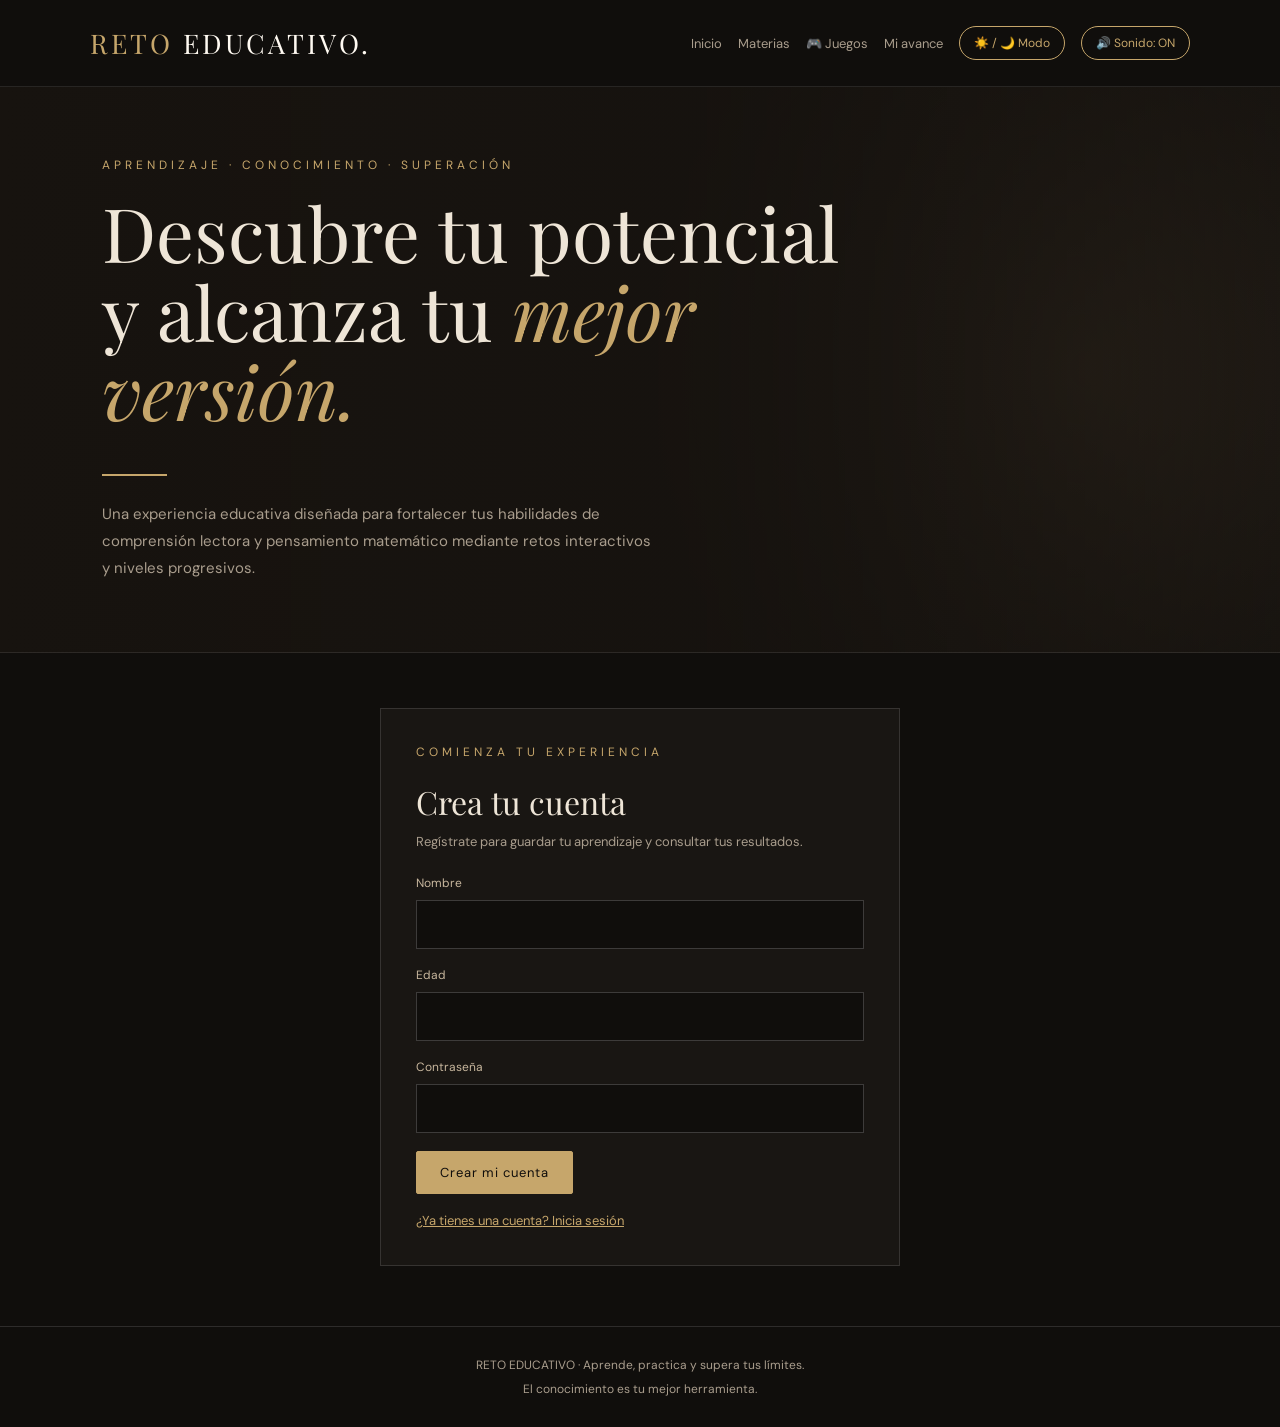
==== index.html @ 21d2cf2e "Add files via upload" ====
<!DOCTYPE html>
<html lang="es">
<head>
<meta charset="UTF-8">
<meta name="viewport" content="width=device-width, initial-scale=1.0">
<title>Reto Educativo | Aprende y supera tus límites</title>
<style>
@import url('https://fonts.googleapis.com/css2?family=DM+Sans:wght@400;500;600;700&family=Playfair+Display:wght@400;500;600;700&display=swap');
:root{--negro:#100e0c;--negro2:#191613;--beige:#c7b69d;--dorado:#c6a66b;--crema:#eee5d7;--blanco:#fffaf2;--gris:#a99d8d;--verde:#22c55e;--rojo:#ef4444}
*{margin:0;padding:0;box-sizing:border-box}
body{background:var(--negro);color:var(--crema);font-family:'DM Sans',sans-serif;min-height:100vh}
button,input{font:inherit}button{cursor:pointer}
.oculto{display:none!important}
.encabezado{display:flex;justify-content:space-between;align-items:center;padding:25px 7%;border-bottom:1px solid #ffffff18;flex-wrap:wrap;gap:12px}
.logo{font-family:'Playfair Display',serif;font-size:27px;color:var(--dorado);letter-spacing:3px}.logo span{color:var(--blanco)}
.menu{display:flex;gap:16px;align-items:center;flex-wrap:wrap}.menu a{color:var(--gris);text-decoration:none;font-size:13px}.menu a:hover{color:var(--dorado)}
.portada{min-height:320px;padding:70px 8%;display:flex;flex-direction:column;justify-content:center;background:linear-gradient(90deg,#17130f 0%,#17130fe8 55%,#17130f88 100%),radial-gradient(circle at 85% 50%,#75604455,transparent 40%);border-bottom:1px solid #ffffff18}
.etiqueta{color:var(--dorado);font-size:12px;letter-spacing:4px;text-transform:uppercase;margin-bottom:20px}
.portada h1{font-family:'Playfair Display',serif;font-size:clamp(40px,7vw,75px);font-weight:400;line-height:1.05;max-width:750px;margin-bottom:20px}
.portada h1 span{color:var(--dorado);font-style:italic}.portada p{color:var(--gris);max-width:550px;line-height:1.8;font-size:15px}
.linea{width:65px;height:2px;background:var(--dorado);margin:25px 0}
.boton{border:1px solid var(--dorado);background:transparent;color:var(--dorado);padding:12px 23px;border-radius:2px;font-size:13px;letter-spacing:1px;transition:.3s}.boton:hover{background:var(--dorado);color:var(--negro)}
.boton-dorado{background:var(--dorado);color:var(--negro)}.boton-dorado:hover{background:var(--crema);border-color:var(--crema)}
.boton:disabled{opacity:.6;pointer-events:none}
.contenedor{width:88%;max-width:1150px;margin:55px auto}
.titulo-seccion{font-family:'Playfair Display',serif;font-size:35px;font-weight:400;margin-bottom:12px}
.descripcion{color:var(--gris);font-size:14px;line-height:1.8;margin-bottom:30px}
.tarjetas{display:grid;grid-template-columns:repeat(auto-fit,minmax(240px,1fr));gap:20px}
.tarjeta{background:var(--negro2);border:1px solid #ffffff18;padding:28px;transition:.3s}.tarjeta:hover{border-color:var(--dorado);transform:translateY(-4px)}
.numero{font-family:'Playfair Display',serif;font-size:35px;color:var(--dorado);margin-bottom:18px}
.tarjeta h3{font-family:'Playfair Display',serif;font-size:23px;font-weight:400;margin-bottom:12px}
.tarjeta p{font-size:13px;line-height:1.8;color:var(--gris);margin-bottom:20px}
.formulario{background:var(--negro2);border:1px solid #ffffff20;padding:35px;max-width:520px;margin:40px auto}
.formulario h2{font-family:'Playfair Display',serif;font-weight:400;font-size:32px;margin-bottom:10px}
.formulario p{color:var(--gris);font-size:13px;margin-bottom:25px}
.campo{margin-bottom:18px}.campo label{display:block;color:var(--beige);font-size:12px;margin-bottom:9px}
.campo input,.campo select{width:100%;padding:13px;background:#100e0c;border:1px solid #ffffff30;color:var(--blanco);outline:none}.campo input:focus{border-color:var(--dorado)}
.enlace{color:var(--dorado);background:none;border:none;font-size:13px;margin-top:18px;text-decoration:underline}
.niveles{display:grid;grid-template-columns:repeat(auto-fit,minmax(180px,1fr));gap:15px}
.nivel{padding:25px;background:#201b15;border:1px solid #ffffff20;color:var(--crema);text-align:left;transition:.3s}.nivel:hover{border-color:var(--dorado);background:#30271c}
.nivel strong{display:block;color:var(--dorado);font-family:'Playfair Display',serif;font-size:22px;margin-bottom:10px}.nivel span{font-size:12px;color:var(--gris)}
.lista-temas{display:grid;grid-template-columns:repeat(auto-fit,minmax(260px,1fr));gap:18px;margin-top:20px}
.tema-card{background:#201b15;border:1px solid #ffffff20;padding:24px;text-align:left;color:var(--crema);transition:.3s;border-radius:4px}
.tema-card:hover{border-color:var(--dorado);transform:translateY(-3px);background:#2a231a}
.tema-card strong{font-family:'Playfair Display',serif;font-size:21px;color:var(--dorado);display:block;margin-bottom:10px}
.tema-card p{font-size:13px;color:var(--gris);line-height:1.7;margin-bottom:15px}
.tema-card span{font-size:12px;color:var(--dorado);letter-spacing:1px}
.leccion{background:var(--negro2);border:1px solid #ffffff20;padding:30px;margin:20px 0}.leccion h3{color:var(--dorado);font-family:'Playfair Display',serif;font-size:25px;font-weight:400;margin-bottom:15px}
.leccion p{line-height:1.9;color:var(--gris);font-size:14px;margin-bottom:15px;white-space:pre-line}
.pregunta{background:#201b15;padding:22px;margin:15px 0;border-left:2px solid var(--dorado)}
.pregunta h4{margin-bottom:15px;font-weight:500}
.opcion{display:block;padding:10px;color:var(--gris);font-size:13px;cursor:pointer}.opcion input{accent-color:var(--dorado);margin-right:10px}
.opcion.correcta{background:#1a3a2a!important;color:#d1fae5!important}.opcion.incorrecta{background:#4a1a1a!important;color:#fecaca!important}
.resultado{border:1px solid #ffffff25;padding:20px;margin:15px 0;background:var(--negro2)}.resultado strong{color:var(--dorado)}
.mensaje{padding:13px;margin:15px 0;color:var(--crema);background:#c6a66b20;border-left:3px solid var(--dorado);font-size:13px}
.juego-card .emoji{font-size:38px;margin-bottom:12px;display:block}
.juego-card .badge{display:inline-block;font-size:11px;letter-spacing:1px;padding:4px 10px;border-radius:20px;background:#c6a66b22;color:var(--dorado);margin-bottom:12px}
.juego-box{background:var(--negro2);border:1px solid #ffffff20;padding:30px;border-radius:8px}
.juego-top{display:flex;justify-content:space-between;gap:12px;flex-wrap:wrap;align-items:center;margin-bottom:18px}
.pill{background:#201b15;border:1px solid #ffffff20;padding:8px 14px;border-radius:20px;font-size:13px}.pill b{color:var(--dorado)}
.barra{height:10px;background:#201b15;border-radius:20px;overflow:hidden;margin:12px 0 20px}.barra div{height:100%;background:var(--dorado);width:0%;transition:.4s}
.juego-pregunta{font-family:'Playfair Display',serif;font-size:28px;line-height:1.4;margin-bottom:8px}
.juego-texto{color:var(--gris);font-size:14px;line-height:1.7;margin-bottom:18px;white-space:pre-line}
.opciones-juego{display:grid;grid-template-columns:1fr 1fr;gap:14px}
.btn-juego{padding:22px 12px;min-height:64px;background:#201b15;border:1px solid #ffffff25;color:var(--crema);font-size:17px;font-weight:600;border-radius:10px;text-align:center;transition:.2s}
.btn-juego:hover{border-color:var(--dorado);background:#2a231a;transform:translateY(-2px)}
.btn-juego.ok{background:#14532d!important;border-color:var(--verde)!important;color:white}
.btn-juego.mal{background:#7f1d1d!important;border-color:var(--rojo)!important;color:white}
.btn-vf{padding:22px;font-size:20px;font-weight:700}
.feedback{margin-top:16px;padding:14px;border-radius:6px;font-size:14px;line-height:1.6}
.feedback.ok{background:#14532d22;border:1px solid var(--verde);color:#bbf7d0}
.feedback.mal{background:#7f1d1d22;border:1px solid var(--rojo);color:#fecaca}
.timer{font-weight:700;color:var(--dorado);font-size:18px}.timer.peligro{color:var(--rojo);animation:parpadea .7s infinite}
@keyframes parpadea{50%{opacity:.4}}
.buscador{width:100%;padding:14px;background:#100e0c;border:1px solid #ffffff30;color:white;border-radius:6px;margin:10px 0 5px}
.perfil-box{background:linear-gradient(90deg,#201b15,#2a231a);border:1px solid var(--dorado);padding:20px;border-radius:8px;margin:16px 0;display:flex;gap:16px;flex-wrap:wrap;justify-content:space-between;align-items:center}
.medalla{display:inline-block;background:#c6a66b22;border:1px solid var(--dorado);padding:6px 12px;border-radius:20px;font-size:12px;margin:3px}
.reto-dia{background:#201b15;border-left:3px solid var(--dorado);padding:20px;border-radius:8px;margin:18px 0}
.podio{display:grid;grid-template-columns:repeat(auto-fit,minmax(140px,1fr));gap:12px;margin:14px 0}
.podio div{background:#201b15;border:1px solid #ffffff20;padding:16px;border-radius:8px;text-align:center}
.podio div:first-child{border-color:var(--dorado);background:#2a231a}
.certificado{background:white;color:#111;padding:35px;text-align:center;border:3px solid var(--dorado);border-radius:10px;max-width:600px;margin:20px auto}
.certificado h2{font-family:'Playfair Display',serif;font-size:34px;color:#8a6d2e}
.switch{border:1px solid var(--dorado);background:transparent;color:var(--dorado);padding:8px 14px;border-radius:20px;font-size:12px}
body.claro{background:#f5efe6;color:#222}
body.claro .encabezado,body.claro .tarjeta,body.claro .formulario,body.claro .juego-box,body.claro .tema-card,body.claro .nivel,body.claro .leccion,body.claro .pregunta,body.claro .resultado,body.claro .reto-dia{ background:#fff;border-color:#d9c9a8;color:#222}
body.claro .portada{background:#efe6d4;color:#222}
body.claro .logo span,body.claro .menu a{color:#333}
body.claro .descripcion,body.claro .tarjeta p,body.claro .juego-texto,body.claro .tema-card p{color:#555}
body.claro .btn-juego{background:#fff;color:#222;border-color:#d9c9a8}
body.claro .campo input{background:white;color:#222}
body.claro .buscador{background:white;color:#222}
footer{border-top:1px solid #ffffff20;text-align:center;padding:30px;color:var(--gris);font-size:12px;margin-top:60px}
@media(max-width:650px){.encabezado{flex-direction:column;gap:15px}.menu{flex-wrap:wrap;justify-content:center}.portada{padding:55px 7%}.contenedor{width:92%}.formulario{padding:22px}.juego-box{padding:18px}.opciones-juego{grid-template-columns:1fr}.btn-juego{padding:20px;font-size:18px}}
</style>
</head>
<body>
<header class="encabezado">
<div class="logo">RETO <span>EDUCATIVO.</span></div>
<nav class="menu"><a href="#" onclick="mostrarInicio();return false">Inicio</a><a href="#" onclick="mostrarMaterias();return false">Materias</a><a href="#" onclick="mostrarJuegos();return false">🎮 Juegos</a><a href="#" onclick="mostrarAvance();return false">Mi avance</a><button class="switch" onclick="cambiarModo()">☀️ / 🌙 Modo</button><button class="switch" id="btnSonido" onclick="cambiarSonido()">🔊 Sonido: ON</button><button class="boton" id="btnSalir" onclick="cerrarSesion()" hidden>Cerrar sesión</button></nav>
</header>
<section class="portada" id="portada"><div class="etiqueta">Aprendizaje · Conocimiento · Superación</div><h1>Descubre tu potencial y alcanza tu <span>mejor versión.</span></h1><div class="linea"></div><p>Una experiencia educativa diseñada para fortalecer tus habilidades de comprensión lectora y pensamiento matemático mediante retos interactivos y niveles progresivos.</p></section>
<section class="contenedor" id="registro"><div class="formulario"><div class="etiqueta">Comienza tu experiencia</div><h2>Crea tu cuenta</h2><p>Regístrate para guardar tu aprendizaje y consultar tus resultados.</p><form id="formRegistro"><div class="campo"><label>Nombre</label><input type="text" id="nombreRegistro" required maxlength="80"></div><div class="campo"><label>Edad</label><input type="number" id="edadRegistro" min="5" max="100" required></div><div class="campo"><label>Contraseña</label><input type="password" id="passwordRegistro" minlength="4" required></div><button class="boton boton-dorado" type="submit">Crear mi cuenta</button></form><button class="enlace" onclick="cambiarFormulario('login')">¿Ya tienes una cuenta? Inicia sesión</button><div id="mensajeRegistro"></div></div></section>
<section class="contenedor oculto" id="login"><div class="formulario"><div class="etiqueta">Qué gusto tenerte aquí</div><h2>Bienvenido de nuevo</h2><p>Ingresa tus datos para continuar aprendiendo.</p><form id="formLogin"><div class="campo"><label>Nombre</label><input type="text" id="nombreLogin" required></div><div class="campo"><label>Contraseña</label><input type="password" id="passwordLogin" required></div><button class="boton boton-dorado" type="submit">Iniciar sesión</button></form><button class="enlace" onclick="cambiarFormulario('registro')">Crear una cuenta nueva</button><div id="mensajeLogin"></div></div></section>
<section class="contenedor oculto" id="panel"><div class="etiqueta">Tu espacio de aprendizaje</div><h2 class="titulo-seccion">Bienvenido, <span id="nombreEstudiante" style="color:var(--dorado)"></span></h2>
<div class="perfil-box"><div><b id="nivelUsuario">🏆 Nivel 1 · Principiante</b><div style="margin-top:8px">⭐ Puntos totales: <b id="puntosTotales" style="color:var(--dorado)">0</b> · 🔥 Racha: <span id="rachaTotal">0 días</span></div><div id="medallasUsuario" style="margin-top:10px"></div></div><button class="boton" onclick="mostrarAvance()">Ver mi avance →</button></div>
<div class="reto-dia" id="retoDiaBox"><div class="etiqueta">🎯 Reto del día</div><h3 id="retoDiaPregunta" style="font-family:'Playfair Display';font-size:22px;margin-bottom:10px"></h3><div id="retoDiaOpciones" style="display:flex;gap:10px;flex-wrap:wrap"></div><div id="retoDiaFeedback"></div></div>
<p class="descripcion">Cada reto es una oportunidad para aprender algo nuevo. Selecciona una materia y comienza.</p><div class="tarjetas"><div class="tarjeta"><div class="numero">01</div><h3>Lengua y Comunicación</h3><p>Desarrolla tu comprensión lectora, interpretación y análisis de textos.</p><button class="boton" onclick="seleccionarMateria('Lengua y Comunicación')">Explorar materia</button></div><div class="tarjeta"><div class="numero">02</div><h3>Matemáticas</h3><p>Fortalece el razonamiento lógico y la resolución de problemas matemáticos.</p><button class="boton" onclick="seleccionarMateria('Matemáticas')">Explorar materia</button></div><div class="tarjeta juego-card"><span class="emoji">🎮</span><span class="badge">NUEVO · JUEGA Y APRENDE</span><h3>Zona de Juegos</h3><p>6 juegos interactivos con puntos, tiempo y racha. ¡Compite contigo mismo!</p><button class="boton boton-dorado" onclick="mostrarJuegos()">Jugar ahora →</button></div></div></section>
<section class="contenedor oculto" id="seccionJuegos"><div class="etiqueta">Aprende jugando</div><h2 class="titulo-seccion">🎮 Zona de Juegos</h2>
<div style="display:flex;gap:10px;flex-wrap:wrap;margin:12px 0"><button class="boton boton-dorado" id="btnModoNormal" onclick="setModoJuego(false)">🏆 Modo Competencia (guarda puntos)</button><button class="boton" id="btnModoPractica" onclick="setModoJuego(true)">📚 Modo Práctica (sin calificación)</button></div><p id="textoModoJuego" class="mensaje">Estás en Modo Competencia: tu resultado se guarda en Mi avance y en el Ranking.</p>
<h3 style="color:var(--dorado);font-family:'Playfair Display';margin:18px 0 10px">🏆 Ranking - Top 5</h3><div class="podio" id="podioRanking"></div>
<p class="descripcion">Elige un juego. Cada partida tiene 8 preguntas, puntos por acierto + bonus por racha.</p>
<h3 style="color:var(--dorado);font-family:'Playfair Display';margin:18px 0 14px">🔢 Matemáticas</h3>
<div class="tarjetas">
<div class="tarjeta juego-card"><span class="emoji">⚡</span><span class="badge">MATEMÁTICAS · 10 SEG</span><h3>Cálculo Relámpago</h3><p>Operaciones aleatorias: suma, resta, multiplicación, división y decimales.</p><button class="boton boton-dorado" onclick="iniciarJuego('calculo')">▶ Jugar</button></div>
<div class="tarjeta juego-card"><span class="emoji">🎯</span><span class="badge">MATEMÁTICAS</span><h3>Atrapa el Resultado</h3><p>Fracciones, áreas, álgebra y sistemas. Atrapa la correcta.</p><button class="boton boton-dorado" onclick="iniciarJuego('atrapa')">▶ Jugar</button></div>
<div class="tarjeta juego-card"><span class="emoji">✅❌</span><span class="badge">MATEMÁTICAS · RÁPIDO</span><h3>Verdadero o Falso Exprés</h3><p>¿Es cierto que 2(x+3) = 2x+6? Decide rápido.</p><button class="boton boton-dorado" onclick="iniciarJuego('vf')">▶ Jugar</button></div>
</div>
<h3 style="color:var(--dorado);font-family:'Playfair Display';margin:28px 0 14px">📚 Lengua y Comunicación</h3>
<div class="tarjetas">
<div class="tarjeta juego-card"><span class="emoji">📖</span><span class="badge">LENGUA</span><h3>¿Qué tipo de texto es?</h3><p>Narrativo, descriptivo, instructivo, argumentativo o expositivo.</p><button class="boton boton-dorado" onclick="iniciarJuego('tipos')">▶ Jugar</button></div>
<div class="tarjeta juego-card"><span class="emoji">🔗</span><span class="badge">LENGUA</span><h3>Conectores Locos</h3><p>Completa con sin embargo, por lo tanto, además, aunque...</p><button class="boton boton-dorado" onclick="iniciarJuego('conectores')">▶ Jugar</button></div>
<div class="tarjeta juego-card"><span class="emoji">✨</span><span class="badge">LENGUA</span><h3>Figuras e Ideas</h3><p>¿Metáfora, símil o personificación? ¿Cuál es la idea principal?</p><button class="boton boton-dorado" onclick="iniciarJuego('figuras')">▶ Jugar</button></div>
</div>
<button class="boton" onclick="mostrarMaterias()" style="margin-top:24px">← Volver a materias</button></section>
<section class="contenedor oculto" id="seccionJuegoActivo"><div class="etiqueta" id="juegoCategoria"></div><h2 class="titulo-seccion" id="juegoTitulo"></h2><div class="juego-box"><div class="juego-top"><span class="pill">Pregunta <b id="juegoProgreso">1 / 8</b></span><span class="pill">⭐ Puntos: <b id="juegoPuntos">0</b></span><span class="pill">🔥 Racha: <b id="juegoRacha">0</b></span><span class="pill">⏱ <span class="timer" id="juegoTiempo">10</span>s</span></div><div class="barra"><div id="juegoBarra"></div></div><div class="juego-pregunta" id="juegoPregunta"></div><div class="juego-texto" id="juegoTexto"></div><div id="juegoOpciones" class="opciones-juego"></div><div id="juegoFeedback"></div><button id="btnSiguienteJuego" class="boton boton-dorado oculto" style="margin-top:16px" onclick="siguientePreguntaJuego()">Siguiente →</button></div><div id="juegoFinal"></div><button class="boton" onclick="mostrarJuegos()" style="margin-top:16px">← Salir del juego</button></section>
<section class="contenedor oculto" id="seccionNiveles"><div class="etiqueta" id="materiaSeleccionada"></div><h2 class="titulo-seccion">Elige tu nivel</h2><p class="descripcion">Avanza a tu propio ritmo y demuestra lo que sabes.</p><div class="niveles"><button class="nivel" onclick="abrirNivel('Básico')"><strong>01 · Básico</strong><span>Conceptos fundamentales</span></button><button class="nivel" onclick="abrirNivel('Intermedio')"><strong>02 · Intermedio</strong><span>Desarrollo de habilidades</span></button><button class="nivel" onclick="abrirNivel('Complejo')"><strong>03 · Complejo</strong><span>Retos de mayor dificultad</span></button></div><button class="boton" onclick="mostrarMaterias()" style="margin-top:20px">← Volver a materias</button></section>
<section class="contenedor oculto" id="seccionTemas"><div class="etiqueta" id="datosNivel"></div><h2 class="titulo-seccion" id="tituloNivel"></h2><p class="descripcion">Elige un tema para ver su explicación completa y hacer su prueba.</p><input class="buscador" id="buscadorTemas" placeholder="🔍 Buscar tema... escribe fracciones, conectores, derivadas..." oninput="filtrarTemas()"><div id="listaTemas" class="lista-temas"></div><button class="boton" onclick="volverANiveles()" style="margin-top:20px">← Volver a niveles</button> <button class="boton" onclick="mostrarMaterias()">Volver a materias</button></section>
<section class="contenedor oculto" id="seccionLeccion"><div class="etiqueta" id="datosLeccion"></div><h2 class="titulo-seccion" id="tituloLeccion"></h2><div class="leccion"><h3>Aprende antes de comenzar</h3><div id="contenidoLeccion"></div></div><h2 class="titulo-seccion">Pon a prueba tus conocimientos</h2><form id="formPreguntas"><div id="contenedorPreguntas"></div><button type="submit" class="boton boton-dorado">Calificar mi reto</button></form><div id="resultadoPrueba"></div><div id="zonaCertificado"></div><button class="boton" onclick="volverATemas()">← Volver a temas</button> <button class="boton" onclick="mostrarMaterias()">Regresar a materias</button></section>
<section class="contenedor oculto" id="seccionAvance"><div class="etiqueta">Tu progreso</div><h2 class="titulo-seccion">Mi avance educativo</h2><p class="descripcion">Aquí puedes consultar los resultados de tus actividades y juegos.</p><div id="historial"></div><button class="boton" onclick="mostrarMaterias()">Continuar aprendiendo</button></section>
<section class="contenedor oculto" id="seccionCertificado"><div id="certificadoBox" class="certificado"><div style="letter-spacing:4px;color:#8a6d2e">RETO EDUCATIVO · CERTIFICADO</div><h2>¡Felicidades!</h2><p style="margin:14px 0">Se otorga el presente reconocimiento a</p><h3 id="certNombre" style="font-size:28px;font-family:'Playfair Display'"></h3><p style="margin:14px 0">Por dominar el tema</p><h3 id="certTema" style="color:#8a6d2e"></h3><p id="certFecha" style="margin-top:14px;color:#666"></p><p style="margin-top:20px">⭐ 100% de aciertos ⭐</p></div><div style="text-align:center;margin-top:16px;display:flex;gap:10px;justify-content:center;flex-wrap:wrap"><button class="boton boton-dorado" onclick="window.print()">🖨️ Imprimir / Guardar PDF</button><button class="boton" onclick="mostrarMaterias()">Volver</button></div></section>
<footer><p>RETO EDUCATIVO · Aprende, practica y supera tus límites.</p><p style="margin-top:8px">El conocimiento es tu mejor herramienta.</p></footer>
<script>
let materiaActual=""; let nivelActual=""; let temaActual=""; let temaActualObj=null; let guardandoResultado=false; let preguntasActuales=[]; let modoPractica=false; let listaTemasActual=[];
const pregunta=(enunciado,opciones,correcta)=>({enunciado,opciones,correcta});
// ===== SONIDO =====
let sonidoActivo = localStorage.getItem("sonido") !== "off";
function actualizarBotonSonido(){ const b=document.getElementById("btnSonido"); if(b) b.textContent = sonidoActivo ? "🔊 Sonido: ON" : "🔇 Sonido: OFF"; }
function cambiarSonido(){ sonidoActivo=!sonidoActivo; localStorage.setItem("sonido", sonidoActivo?"on":"off"); actualizarBotonSonido(); if(sonidoActivo) sonar("click"); }
function sonar(tipo){
  if(!sonidoActivo) return;
  try{
    const ctx=new (window.AudioContext||window.webkitAudioContext)();
    const o=ctx.createOscillator(); const g=ctx.createGain();
    o.connect(g); g.connect(ctx.destination);
    if(tipo==="correcto") o.frequency.value=880;
    else if(tipo==="incorrecto") o.frequency.value=180;
    else if(tipo==="ganar") o.frequency.value=1200;
    else o.frequency.value=500;
    o.type="sine"; g.gain.value=0.15; o.start();
    if(tipo==="ganar"){ setTimeout(()=>{ o.frequency.value=1500; },150); o.stop(ctx.currentTime+0.45); }
    else o.stop(ctx.currentTime+0.18);
  }catch(e){}
}
const temas={
 lengua:{
  "Básico":[
   {id:"ideas",nombre:"Ideas principales y secundarias",explicacion:"La idea principal expresa el mensaje central de un texto. Las ideas secundarias aportan detalles, ejemplos o razones.",procedimiento:"Lee el texto completo, identifica de qué trata y pregúntate qué información es indispensable.",ejemplo:"Texto: Las abejas son importantes para la naturaleza. Transportan polen.\nIdea principal: Las abejas son importantes.",preguntas:[pregunta("¿Qué expresa la idea principal?",["El mensaje central del texto","Un detalle sin importancia","El nombre del autor"],0),pregunta("¿Para qué sirven las ideas secundarias?",["Para cambiar el tema","Para ampliar la idea principal","Para eliminar información"],1),pregunta("¿Qué debes hacer primero?",["Leerlo completo","Copiar la última oración","Contar sus palabras"],0)]},
   {id:"tipos-texto",nombre:"Tipos de texto",explicacion:"Los textos pueden ser narrativos, descriptivos, expositivos, argumentativos o instructivos.",procedimiento:"Observa qué pretende hacer el texto: contar, describir, explicar, defender o dar instrucciones.",ejemplo:"Una receta es instructiva. Una noticia informa.",preguntas:[pregunta("¿Qué tipo cuenta acontecimientos?",["Narrativo","Instructivo","Argumentativo"],0),pregunta("¿Cuál defiende una opinión?",["Descriptivo","Argumentativo","Narrativo"],1),pregunta("¿Qué tipo explica cómo hacer algo?",["Poético","Narrativo","Instructivo"],2)]},
   {id:"personajes",nombre:"Identificación de personajes",explicacion:"El protagonista ocupa el papel central; los secundarios acompañan.",procedimiento:"Identifica quién realiza las acciones y cómo se relaciona.",ejemplo:"Ana rescata a un perro, Ana es protagonista.",preguntas:[pregunta("¿Quién ocupa el papel central?",["El protagonista","El narrador siempre","El lector"],0),pregunta("¿Qué observar para identificar personajes?",["Solo el título","Sus acciones y relaciones","El número de páginas"],1),pregunta("¿Función de secundario?",["Apoyar o influir en la historia","Eliminar acontecimientos","Ser siempre el autor"],0)]}
  ],
  "Intermedio":[
   {id:"narracion",nombre:"Elementos de la narración",explicacion:"Incluye personajes, narrador, espacio, tiempo y acontecimientos.",procedimiento:"Localiza quién cuenta, quién participa, dónde y cuándo.",ejemplo:"María caminó por el bosque al amanecer.",preguntas:[pregunta("¿Quién cuenta la historia?",["El narrador","El escenario","El conflicto"],0),pregunta("¿Dónde ocurren los hechos?",["En el tiempo","En el espacio","En el diálogo"],1),pregunta("¿Qué organiza los acontecimientos?",["La trama","El índice","La portada"],0)]},
   {id:"estructura-texto",nombre:"Estructura de un texto",explicacion:"Introducción, desarrollo y conclusión.",procedimiento:"Busca presentación, desarrollo y cierre.",ejemplo:"Introducción: contaminación. Desarrollo: causas. Conclusión: acciones.",preguntas:[pregunta("¿Qué parte presenta el tema?",["Conclusión","Introducción","Anexo"],1),pregunta("¿Dónde se explican ideas con detalle?",["Desarrollo","Título","Portada"],0),pregunta("¿Qué hace la conclusión?",["Introducir personajes nuevos","Cerrar o sintetizar","Borrar el tema"],1)]},
   {id:"parrafo-conectores",nombre:"Estructura del párrafo y conectores",explicacion:"Un párrafo reúne oraciones con una idea. Los conectores expresan adición, contraste, causa, etc.",procedimiento:"Identifica la idea que une las oraciones y usa conectores adecuados.",ejemplo:"Estudió con constancia; por eso, mejoró. 'Por eso' = consecuencia.",preguntas:[pregunta("¿Qué une las oraciones?",["Una idea relacionada","Cualquier palabra","Un número"],0),pregunta("¿Qué expresa 'sin embargo'?",["Adición","Contraste","Tiempo futuro"],1),pregunta("¿Qué expresa 'por lo tanto'?",["Consecuencia","Descripción","Duda"],0)]}
  ],
  "Complejo":[
   {id:"resumen-parafrasis",nombre:"Resumen y paráfrasis",explicacion:"Resumen: ideas esenciales breves. Paráfrasis: con palabras propias.",procedimiento:"Lee, identifica ideas esenciales y redacta claro.",ejemplo:"Original: El ejercicio regular favorece la salud. Resumen: El ejercicio beneficia la salud.",preguntas:[pregunta("¿Finalidad de un resumen?",["Conservar ideas esenciales","Copiar cada oración","Cambiar el tema"],0),pregunta("¿Qué hace una paráfrasis?",["Cambia significado","Expresa con palabras propias","Elimina info"],1),pregunta("Si usas ideas ajenas, ¿qué hacer?",["Presentarlas como propias","Reconocer la fuente","Ocultar origen"],1)]},
   {id:"analisis-textos",nombre:"Análisis de textos complejos",explicacion:"Examina propósito, argumentos, evidencias, tono y contexto.",procedimiento:"Identifica tesis, distingue argumentos y revisa evidencias.",ejemplo:"Afirmación: lectura diaria mejora vocabulario. Revisa la fuente.",preguntas:[pregunta("¿Qué es una tesis?",["Postura central","Número de párrafos","Palabra desconocida"],0),pregunta("¿Qué valora una evidencia?",["Su relación y confiabilidad","Tamaño de letra","Color portada"],0),pregunta("¿Qué distinguir al analizar?",["Hechos, opiniones y argumentos","Solo comas","Solo título"],0)]},
   {id:"figuras-retoricas",nombre:"Figuras retóricas",explicacion:"Metáfora, símil, personificación e hipérbole.",procedimiento:"Observa si compara, da cualidades humanas o exagera.",ejemplo:"Metáfora: Tus ojos son estrellas. Símil: Brilla como estrella. Personificación: El viento susurraba.",preguntas:[pregunta("¿Qué figura en 'El viento susurraba'?",["Personificación","Hipérbole","Enumeración"],0),pregunta("¿Qué figura usa 'como'?",["Símil","Ironía","Anáfora"],0),pregunta("¿Qué figura exagera?",["Hipérbole","Definición","Conector"],0)]}
  ]
 },
 matematicas:{
  "Básico":[
   {id:"operaciones",nombre:"Operaciones básicas",explicacion:"Suma, resta, multiplicación y división.",procedimiento:"Paréntesis, luego × ÷, luego + -.",ejemplo:"8+4=12, 10-3=7, 5×3=15, 12÷4=3",preguntas:[pregunta("¿Cuánto es 27 + 15?",["32","42","52"],1),pregunta("¿Cuánto es 8 × 7?",["54","56","64"],1),pregunta("¿Cuánto es 36 ÷ 6?",["5","6","7"],1)]},
   {id:"fracciones",nombre:"Fracciones",explicacion:"Numerador y denominador. Partes de un todo.",procedimiento:"Mismo denominador: suma numeradores. Diferente: busca común.",ejemplo:"1/4+2/4=3/4. 1/2+1/3=5/6",preguntas:[pregunta("¿Cuánto es 2/7 + 3/7?",["5/7","5/14","6/7"],0),pregunta("¿Cuánto es 1/2 de 10?",["2","5","10"],1),pregunta("¿Simplificado de 4/8?",["2/4","1/2","4/4"],1)]},
   {id:"geometria",nombre:"Figuras geométricas",explicacion:"Perímetro = contorno, Área = superficie.",procedimiento:"Rectángulo: Área=base×altura, Perímetro=2×(base+altura).",ejemplo:"Base 5, altura 3: Área 15, Perímetro 16",preguntas:[pregunta("¿Área rectángulo?",["Base × altura","Base + altura","2 × base"],0),pregunta("¿Lados hexágono?",["5","6","8"],1),pregunta("¿Qué mide perímetro?",["Superficie","Contorno","Volumen"],1)]},
   {id:"decimal",nombre:"Multiplicación con punto decimal",explicacion:"Multiplica sin punto, luego cuenta decimales.",procedimiento:"25×12=300, con 2 decimales = 3.00 = 3",ejemplo:"2.5×1.2=3",preguntas:[pregunta("¿2.5 × 2?",["4.5","5","5.5"],1),pregunta("¿1.2 × 3?",["3.6","36","4.2"],0),pregunta("¿0.5 × 0.4?",["2","0.2","0.02"],2)]}
  ],
  "Intermedio":[
   {id:"sistemas",nombre:"Sistema de ecuaciones",explicacion:"Dos ecuaciones que se cumplen a la vez.",procedimiento:"Sustitución, igualación o eliminación. Verifica.",ejemplo:"x+y=7, x-y=1 → x=4, y=3",preguntas:[pregunta("Si x+y=7 y x-y=1, ¿x?",["3","4","5"],1),pregunta("¿Qué es resolver un sistema?",["Encontrar valores que satisfacen","Borrar ecuación","Cambiar signos"],0),pregunta("Si x+y=10 y x=6, ¿y?",["4","6","16"],0)]},
   {id:"funciones",nombre:"Funciones y gráficas",explicacion:"Cada entrada tiene una salida. Gráfica en plano.",procedimiento:"Sustituye x, calcula y, ubica (x,y).",ejemplo:"y=2x+1, x=3 → y=7, punto (3,7)",preguntas:[pregunta("Si y=2x+1, x=3, ¿y?",["6","7","8"],1),pregunta("¿Cómo se escribe un punto?",["(x, y)","(x + y)","x/y"],0),pregunta("¿Qué representa gráfica?",["Relación entre valores","Solo operación","Lista palabras"],0)]},
   {id:"algebra",nombre:"Álgebra básica",explicacion:"Letras = variables. Términos semejantes se suman.",procedimiento:"Reduce semejantes, distributiva, misma operación en ambos lados.",ejemplo:"3x+2x=5x. x+4=9 → x=5",preguntas:[pregunta("¿3x+2x?",["5x","5x²","6x"],0),pregunta("Resuelve: x+6=10",["x=4","x=16","x=6"],0),pregunta("¿2(x+3)?",["2x+3","2x+6","x+6"],1)]}
  ],
  "Complejo":[
   {id:"cuadraticas",nombre:"Ecuaciones cuadráticas",explicacion:"ax²+bx+c=0, a≠0. Factorización o fórmula general.",procedimiento:"Identifica a,b,c, factoriza o usa fórmula.",ejemplo:"x²-5x+6=0 → (x-2)(x-3)=0 → x=2 y 3",preguntas:[pregunta("¿Forma general?",["ax²+bx+c=0","ax+b=0","x+y=z"],0),pregunta("¿Soluciones x²-5x+6=0?",["2 y 3","-2 y -3","1 y 6"],0),pregunta("¿Condición de a?",["Debe ser cero","Distinto de cero","Siempre uno"],1)]},
   {id:"diferencial",nombre:"Cálculo diferencial",explicacion:"Derivada = tasa de cambio.",procedimiento:"Regla potencia: derivada de xⁿ = n·xⁿ⁻¹",ejemplo:"f(x)=x³ → f'=3x²",preguntas:[pregunta("¿Derivada de x²?",["x","2x","x³"],1),pregunta("¿Derivada de x³?",["3x²","x²","3x"],0),pregunta("¿Derivada de 5x?",["5","5x²","x"],0)]},
   {id:"integral",nombre:"Cálculo integral",explicacion:"Acumulación. Integral = antiderivada.",procedimiento:"Integral de xⁿ = xⁿ⁺¹/(n+1)+C",ejemplo:"Integral de 2x = x²+C",preguntas:[pregunta("¿Antiderivada de 2x?",["x²+C","2+C","2x²+C"],0),pregunta("¿Qué es C?",["Constante de integración","Límite superior","Variable"],0),pregunta("¿Integral definida?",["F(sup)-F(inf)","Sumar límites","Multiplicar por cero"],0)]}
  ]
 }
};
function cambiarModo(){ document.body.classList.toggle("claro"); localStorage.setItem("modo", document.body.classList.contains("claro")?"claro":"oscuro"); sonar("click"); }
if(localStorage.getItem("modo")==="claro") document.body.classList.add("claro");
function setModoJuego(practica){ modoPractica=practica; sonar("click"); document.getElementById("textoModoJuego").textContent = practica ? "📚 Estás en Modo Práctica: NO se guarda, puedes fallar sin miedo." : "🏆 Estás en Modo Competencia: tu resultado se guarda en Mi avance y en el Ranking."; document.getElementById("btnModoPractica").className = practica?"boton boton-dorado":"boton"; document.getElementById("btnModoNormal").className = !practica?"boton boton-dorado":"boton"; }
function getPuntos(){ return parseInt(localStorage.getItem("puntosTotales")||"0"); }
function sumarPuntos(p){ const n=getPuntos()+p; localStorage.setItem("puntosTotales", n); actualizarPerfil(); }
function actualizarPerfil(){
  const pts=getPuntos(); document.getElementById("puntosTotales").textContent=pts;
  let nivel="🏆 Nivel 1 · Principiante", medallas=[];
  if(pts>=300){ nivel="🏆 Nivel 4 · Maestro"; medallas=["🏆 Maestro","🔥 Imparable","⭐ Estrella"]; }
  else if(pts>=150){ nivel="🏆 Nivel 3 · Experto"; medallas=["⭐ Experto","🔥 En racha"]; }
  else if(pts>=50){ nivel="🏆 Nivel 2 · Explorador"; medallas=["🌟 Explorador"]; }
  else medallas=["🌱 Principiante"];
  const guardados=JSON.parse(localStorage.getItem("ranking")||"[]");
  if(guardados.some(r=>r.puntos>=80)) medallas.push("🎯 Preciso");
  document.getElementById("nivelUsuario").textContent=nivel;
  document.getElementById("medallasUsuario").innerHTML=medallas.map(m=>`<span class="medalla">${m}</span>`).join("");
  document.getElementById("rachaTotal").textContent = (parseInt(localStorage.getItem("diasJugados")||"1"))+" días";
}
function guardarRanking(nombre, juego, puntos){ let r=JSON.parse(localStorage.getItem("ranking")||"[]"); r.push({nombre, juego, puntos, fecha:new Date().toLocaleDateString()}); r=r.sort((a,b)=>b.puntos-a.puntos).slice(0,5); localStorage.setItem("ranking", JSON.stringify(r)); mostrarRanking(); }
function mostrarRanking(){ const r=JSON.parse(localStorage.getItem("ranking")||"[]"); const c=document.getElementById("podioRanking"); if(!c) return; if(r.length===0){ c.innerHTML="<div>🥇 Sé el primero<br><small>Juega y aparece aquí</small></div>"; return; } const med=["🥇","🥈","🥉","4️⃣","5️⃣"]; c.innerHTML=r.map((x,i)=>`<div>${med[i]} <b>${x.nombre}</b><br>${x.juego}<br><b style="color:var(--dorado)">${x.puntos} pts</b><br><small>${x.fecha}</small></div>`).join(""); }
const retosDia=[
 {p:"¿Cuánto es 2/7 + 3/7 ?", ops:["5/7","5/14","6/7"], c:0, exp:"2+3=5, denominador 7."},
 {p:"¿Qué figura es 'El viento susurraba'?", ops:["Personificación","Símil","Hipérbole"], c:0, exp:"Da cualidad humana al viento."},
 {p:"¿Qué conector falta? Estudió mucho ___ mejoró.", ops:["por lo tanto","sin embargo","aunque"], c:0, exp:"Consecuencia."},
 {p:"¿Derivada de x²?", ops:["2x","x","x³"], c:0, exp:"Regla potencia: 2x."},
 {p:"¿Tipo de texto? 'Primero bate los huevos...'", ops:["Instructivo","Narrativo","Argumentativo"], c:0, exp:"Da pasos."},
];
function cargarRetoDia(){
  const dia=new Date().getDate(); const r=retosDia[dia%retosDia.length];
  document.getElementById("retoDiaPregunta").textContent=r.p;
  const cont=document.getElementById("retoDiaOpciones"); cont.innerHTML=""; document.getElementById("retoDiaFeedback").innerHTML="";
  r.ops.forEach((op,i)=>{ const b=document.createElement("button"); b.className="boton"; b.textContent=op; b.onclick=()=>{ if(i===r.c) sonar("correcto"); else sonar("incorrecto"); document.getElementById("retoDiaFeedback").innerHTML = i===r.c ? `<div class="feedback ok">✅ ¡Correcto! ${r.exp} +10 pts</div>` : `<div class="feedback mal">❌ No es esa. Correcta: ${r.ops[r.c]}. ${r.exp}</div>`; if(i===r.c) sumarPuntos(10); }; cont.appendChild(b); });
}
function filtrarTemas(){
  const q=document.getElementById("buscadorTemas").value.toLowerCase(); const cont=document.getElementById("listaTemas"); cont.innerHTML="";
  listaTemasActual.filter(t=>t.nombre.toLowerCase().includes(q)).forEach((t,i)=>{ const b=document.createElement("button"); b.className="tema-card"; b.innerHTML=`<strong>${t.nombre}</strong><p>${t.explicacion.substring(0,120)}...</p><span>Ver explicación y prueba →</span>`; b.onclick=()=>{ sonar("click"); abrirTema(t.id); }; cont.appendChild(b); });
  if(cont.innerHTML==="") cont.innerHTML="<p>No se encontró ese tema. Intenta con fracciones, conectores, derivadas...</p>";
}
function mostrarCertificado(tema){ sonar("ganar"); ocultarTodo(); document.getElementById("seccionCertificado").classList.remove("oculto"); document.getElementById("certNombre").textContent=document.getElementById("nombreEstudiante").textContent||"Estudiante"; document.getElementById("certTema").textContent=tema; document.getElementById("certFecha").textContent="Fecha: "+new Date().toLocaleDateString(); }
function mezclar(a){ return [...a].sort(()=>Math.random()-0.5); }
function genCalculo(){
  const lista=[];
  for(let i=0;i<12;i++){
    const tipo=Math.floor(Math.random()*5); let q, resp, expl;
    if(tipo===0){ const a=5+Math.floor(Math.random()*40), b=5+Math.floor(Math.random()*30); q=`${a} + ${b} = ?`; resp=a+b; expl=`${a}+${b}=${resp}`; }
    else if(tipo===1){ const a=20+Math.floor(Math.random()*40), b=5+Math.floor(Math.random()*20); q=`${a} - ${b} = ?`; resp=a-b; expl=`${a}-${b}=${resp}`; }
    else if(tipo===2){ const a=3+Math.floor(Math.random()*9), b=3+Math.floor(Math.random()*9); q=`${a} × ${b} = ?`; resp=a*b; expl=`${a}×${b}=${resp}`; }
    else if(tipo===3){ const b=2+Math.floor(Math.random()*8), r=2+Math.floor(Math.random()*9), a=b*r; q=`${a} ÷ ${b} = ?`; resp=r; expl=`${a}÷${b}=${resp} porque ${b}×${resp}=${a}`; }
    else { const a=(Math.random()*5+1).toFixed(1), b=2; q=`${a} × ${b} = ?`; resp=parseFloat((a*b).toFixed(1)); expl=`${a}×${b}=${resp}`; }
    const ops=new Set([resp]); while(ops.size<4){ let f=resp + (Math.floor(Math.random()*7)-3); if(f!==resp) ops.add(f); }
    const opciones=mezclar([...ops].map(String)); lista.push({texto:q, pregunta:`Calcula:`, opciones, correcta:opciones.indexOf(String(resp)), explicacion:expl});
  } return lista;
}
const juegosDatos={
 calculo:{titulo:"⚡ Cálculo Relámpago", cat:"Matemáticas · Juego", materia:"Matemáticas", tema:"Juego: Cálculo Relámpago", tiempo:10, generador:()=>genCalculo()},
 atrapa:{titulo:"🎯 Atrapa el Resultado", cat:"Matemáticas · Juego", materia:"Matemáticas", tema:"Juego: Atrapa el Resultado", tiempo:15, preguntas:[
  {pregunta:"¿Cuánto es 2/7 + 3/7 ?", texto:"Fracciones", opciones:["5/7","5/14","6/7","1/7"], correcta:0, explicacion:"Se suman numeradores: 2+3=5."},
  {pregunta:"Rectángulo base 5, altura 3. ¿Área?", texto:"Área = base × altura", opciones:["8","15","16","12"], correcta:1, explicacion:"5 × 3 = 15."},
  {pregunta:"¿Cuánto es 3x + 2x ?", texto:"Álgebra", opciones:["5x","5x²","6x","x"], correcta:0, explicacion:"3+2=5, la x se queda."},
  {pregunta:"Si x+y=7 y x-y=1, ¿x?", texto:"Sistema", opciones:["3","4","5","2"], correcta:1, explicacion:"2x=8 → x=4"},
  {pregunta:"¿Derivada de x³ ?", texto:"Cálculo", opciones:["3x²","x²","3x","x³"], correcta:0, explicacion:"Baja el 3: 3x²"},
  {pregunta:"¿1.2 × 3 ?", texto:"Decimales", opciones:["3.6","36","4.2","1.5"], correcta:0, explicacion:"12×3=36, con 1 decimal = 3.6"},
  {pregunta:"¿36 ÷ 6 ?", texto:"División", opciones:["5","6","7","4"], correcta:1, explicacion:"6×6=36"},
  {pregunta:"¿2(x+3) ?", texto:"Distributiva", opciones:["2x+3","2x+6","x+6","2x"], correcta:1, explicacion:"2·x + 2·3 = 2x+6"}
 ]},
 vf:{titulo:"✅❌ Verdadero o Falso Exprés", cat:"Matemáticas · Juego", materia:"Matemáticas", tema:"Juego: Verdadero o Falso", tiempo:10, preguntas:[
  {pregunta:"2(x+3) = 2x + 6", texto:"¿Verdadero o Falso?", opciones:["Verdadero","Falso"], correcta:0, explicacion:"Sí, distributiva."},
  {pregunta:"1/2 + 1/2 = 1/4", texto:"¿Verdadero o Falso?", opciones:["Verdadero","Falso"], correcta:1, explicacion:"1/2+1/2=1."},
  {pregunta:"El hexágono tiene 6 lados", texto:"¿Verdadero o Falso?", opciones:["Verdadero","Falso"], correcta:0, explicacion:"Hexa = 6."},
  {pregunta:"La derivada de x² es x", texto:"¿Verdadero o Falso?", opciones:["Verdadero","Falso"], correcta:1, explicacion:"Es 2x."},
  {pregunta:"5 × 0 = 5", texto:"¿Verdadero o Falso?", opciones:["Verdadero","Falso"], correcta:1, explicacion:"Todo ×0 = 0."},
  {pregunta:"Área rectángulo = base × altura", texto:"¿Verdadero o Falso?", opciones:["Verdadero","Falso"], correcta:0, explicacion:"Correcto."},
  {pregunta:"x² - 5x + 6 = 0 tiene soluciones 2 y 3", texto:"¿Verdadero o Falso?", opciones:["Verdadero","Falso"], correcta:0, explicacion:"(x-2)(x-3)=0."},
  {pregunta:"0.5 × 0.4 = 2", texto:"¿Verdadero o Falso?", opciones:["Verdadero","Falso"], correcta:1, explicacion:"Es 0.2."}
 ]},
 tipos:{titulo:"📖 ¿Qué tipo de texto es?", cat:"Lengua y Comunicación · Juego", materia:"Lengua y Comunicación", tema:"Juego: Tipos de texto", tiempo:15, preguntas:[
  {pregunta:"'Primero bate los huevos, después agrega harina y hornea 30 minutos.'", texto:"¿Qué tipo?", opciones:["Instructivo","Narrativo","Argumentativo","Descriptivo"], correcta:0, explicacion:"Da pasos."},
  {pregunta:"'Ana caminó por el bosque y encontró una casa.'", texto:"¿Qué tipo?", opciones:["Narrativo","Instructivo","Expositivo","Argumentativo"], correcta:0, explicacion:"Cuenta acontecimientos."},
  {pregunta:"'Creo que deberíamos cuidar el agua porque es escasa.'", texto:"¿Qué tipo?", opciones:["Argumentativo","Narrativo","Instructivo","Descriptivo"], correcta:0, explicacion:"Defiende opinión."},
  {pregunta:"'El volcán expulsa lava por su cráter.'", texto:"¿Qué tipo?", opciones:["Expositivo","Narrativo","Instructivo","Poético"], correcta:0, explicacion:"Explica info."},
  {pregunta:"'La casa era alta, de paredes blancas.'", texto:"¿Qué tipo?", opciones:["Descriptivo","Narrativo","Argumentativo","Instructivo"], correcta:0, explicacion:"Describe."},
  {pregunta:"'Para llegar, gira a la derecha y camina dos cuadras.'", texto:"¿Qué tipo?", opciones:["Instructivo","Argumentativo","Descriptivo","Narrativo"], correcta:0, explicacion:"Instrucciones."},
  {pregunta:"'La lectura diaria puede mejorar tu vocabulario.'", texto:"¿Qué tipo?", opciones:["Argumentativo","Descriptivo","Narrativo","Instructivo"], correcta:0, explicacion:"Postura."},
  {pregunta:"'Había una vez un rey...'", texto:"¿Qué tipo?", opciones:["Narrativo","Expositivo","Instructivo","Argumentativo"], correcta:0, explicacion:"Historia."}
 ]},
 conectores:{titulo:"🔗 Conectores Locos", cat:"Lengua y Comunicación · Juego", materia:"Lengua y Comunicación", tema:"Juego: Conectores", tiempo:15, preguntas:[
  {pregunta:"Estudió mucho ___ mejoró sus calificaciones.", texto:"Consecuencia", opciones:["por lo tanto","sin embargo","aunque","además"], correcta:0, explicacion:"Consecuencia."},
  {pregunta:"Quería ir al parque, ___ empezó a llover.", texto:"Contraste", opciones:["sin embargo","por lo tanto","además","porque"], correcta:0, explicacion:"Contraste."},
  {pregunta:"Le gusta leer ___ escribir cuentos.", texto:"Adición", opciones:["además","y","sin embargo","aunque"], correcta:1, explicacion:"Suma: y."},
  {pregunta:"No fue a clase ___ estaba enfermo.", texto:"Causa", opciones:["porque","sin embargo","por lo tanto","además"], correcta:0, explicacion:"Causa."},
  {pregunta:"___ era tarde, siguió estudiando.", texto:"Concesión", opciones:["Aunque","Por lo tanto","Además","Entonces"], correcta:0, explicacion:"Aunque."},
  {pregunta:"Terminó la tarea, ___ pudo jugar.", texto:"Consecuencia", opciones:["por eso","sin embargo","aunque","además"], correcta:0, explicacion:"Por eso."},
  {pregunta:"Es bueno en matemáticas ___ en lengua.", texto:"Adición", opciones:["además","sin embargo","porque","aunque"], correcta:0, explicacion:"Además."},
  {pregunta:"___ llovía mucho, el partido continuó.", texto:"Contraste", opciones:["Sin embargo","Porque","Además","Por lo tanto"], correcta:0, explicacion:"Contraste."}
 ]},
 figuras:{titulo:"✨ Figuras e Ideas", cat:"Lengua y Comunicación · Juego", materia:"Lengua y Comunicación", tema:"Juego: Figuras e Ideas", tiempo:15, preguntas:[
  {pregunta:"'El viento susurraba entre los árboles.'", texto:"¿Qué figura?", opciones:["Personificación","Hipérbole","Símil","Metáfora"], correcta:0, explicacion:"Cualidad humana."},
  {pregunta:"'Tus ojos son estrellas.'", texto:"¿Qué figura?", opciones:["Metáfora","Símil","Hipérbole","Personificación"], correcta:0, explicacion:"Sin 'como'."},
  {pregunta:"'Brilla como una estrella.'", texto:"¿Qué figura?", opciones:["Símil","Metáfora","Hipérbole","Personificación"], correcta:0, explicacion:"Usa 'como'."},
  {pregunta:"'Te esperé mil años.'", texto:"¿Qué figura?", opciones:["Hipérbole","Símil","Metáfora","Personificación"], correcta:0, explicacion:"Exagera."},
  {pregunta:"'Las abejas son importantes. Transportan polen.'", texto:"¿Idea principal?", opciones:["Las abejas son importantes","Transportan polen","Las flores son bonitas","El polen es amarillo"], correcta:0, explicacion:"Mensaje central."},
  {pregunta:"'El ejercicio regular favorece la salud.'", texto:"¿Resumen?", opciones:["El ejercicio beneficia la salud","El ejercicio es aburrido","Hay que correr","La salud es mala"], correcta:0, explicacion:"Idea esencial."},
  {pregunta:"'Ana es la protagonista.'", texto:"¿Papel central?", opciones:["El protagonista","El lector","El autor","El narrador"], correcta:0, explicacion:"Protagonista."},
  {pregunta:"'La lectura diaria puede mejorar el vocabulario.'", texto:"¿Qué es en argumentativo?", opciones:["Tesis","Conector","Personaje","Resumen"], correcta:0, explicacion:"Postura central."}
 ]}
};
let juegoActual=null, juegoPreguntas=[], juegoIdx=0, juegoPuntos=0, juegoRacha=0, juegoAciertos=0, juegoTimer=null, juegoTiempoRest=10, juegoRespondido=false;
function claveMateria(nombre){ if(!nombre) return "lengua"; if(nombre.toLowerCase().includes("lengua")) return "lengua"; return "matematicas"; }
function ocultarTodo(){ ["portada","registro","login","panel","seccionNiveles","seccionTemas","seccionLeccion","seccionAvance","seccionJuegos","seccionJuegoActivo","seccionCertificado"].forEach(id=>document.getElementById(id).classList.add("oculto")); }
function mostrarInicio(){ ocultarTodo(); if(document.getElementById("panel").dataset.activo==="si"){ document.getElementById("panel").classList.remove("oculto"); } else { document.getElementById("portada").classList.remove("oculto"); document.getElementById("registro").classList.remove("oculto"); } }
function cambiarFormulario(tipo){ ocultarTodo(); document.getElementById(tipo).classList.remove("oculto"); }
function mostrarPanel(nombre){ ocultarTodo(); document.getElementById("panel").classList.remove("oculto"); document.getElementById("nombreEstudiante").textContent=nombre; document.getElementById("panel").dataset.activo="si"; document.getElementById("btnSalir").hidden=false; actualizarPerfil(); cargarRetoDia(); mostrarRanking(); actualizarBotonSonido(); }
function mostrarMaterias(){ ocultarTodo(); document.getElementById("panel").classList.remove("oculto"); }
function mostrarJuegos(){ ocultarTodo(); document.getElementById("seccionJuegos").classList.remove("oculto"); mostrarRanking(); window.scrollTo({top:0,behavior:"smooth"}); }
function volverANiveles(){ ocultarTodo(); document.getElementById("seccionNiveles").classList.remove("oculto"); }
function volverATemas(){ ocultarTodo(); document.getElementById("seccionTemas").classList.remove("oculto"); }
function seleccionarMateria(materia){ sonar("click"); materiaActual=materia; ocultarTodo(); document.getElementById("materiaSeleccionada").textContent=materia; document.getElementById("seccionNiveles").classList.remove("oculto"); window.scrollTo({top:0,behavior:"smooth"}); }
document.getElementById("formRegistro").addEventListener("submit", async function(e){
 e.preventDefault(); const btn=this.querySelector("button"); btn.disabled=true;
 const datos={nombre:document.getElementById("nombreRegistro").value.trim(), edad:document.getElementById("edadRegistro").value, contrasena:document.getElementById("passwordRegistro").value};
 try{ const r=await fetch("/api/registro",{method:"POST",headers:{"Content-Type":"application/json"},body:JSON.stringify(datos)}); const res=await r.json(); if(!r.ok) throw new Error(res.mensaje||"No se pudo crear"); sonar("ganar"); mostrarPanel(res.nombre); }catch(err){ sonar("incorrecto"); document.getElementById("mensajeRegistro").innerHTML=`<div class="mensaje">${err.message}</div>`; } finally{ btn.disabled=false; }
});
document.getElementById("formLogin").addEventListener("submit", async function(e){
 e.preventDefault(); const btn=this.querySelector("button"); btn.disabled=true;
 const datos={nombre:document.getElementById("nombreLogin").value.trim(), contrasena:document.getElementById("passwordLogin").value};
 try{ const r=await fetch("/api/login",{method:"POST",headers:{"Content-Type":"application/json"},body:JSON.stringify(datos)}); const res=await r.json(); if(!r.ok) throw new Error(res.mensaje||"No se pudo iniciar"); sonar("ganar"); mostrarPanel(res.nombre); }catch(err){ sonar("incorrecto"); document.getElementById("mensajeLogin").innerHTML=`<div class="mensaje">${err.message}</div>`; } finally{ btn.disabled=false; }
});
function abrirNivel(nivel){
 nivelActual=nivel; listaTemasActual = temas[claveMateria(materiaActual)][nivel];
 ocultarTodo(); document.getElementById("seccionTemas").classList.remove("oculto");
 document.getElementById("datosNivel").textContent = materiaActual + " · Nivel " + nivel;
 document.getElementById("tituloNivel").textContent = "Temas de " + nivel + " · " + listaTemasActual.length + " temas";
 document.getElementById("buscadorTemas").value=""; filtrarTemas(); window.scrollTo({top:0,behavior:"smooth"});
}
function abrirLeccion(nivel){ abrirNivel(nivel); }
function abrirTema(idTema){
 const t = listaTemasActual.find(x=>x.id===idTema); if(!t) return;
 temaActualObj=t; temaActual=t.nombre; preguntasActuales=t.preguntas;
 ocultarTodo(); document.getElementById("seccionLeccion").classList.remove("oculto");
 document.getElementById("datosLeccion").textContent = materiaActual + " · Nivel " + nivelActual + " · Tema " + t.nombre;
 document.getElementById("tituloLeccion").textContent = t.nombre;
 document.getElementById("contenidoLeccion").innerHTML = `<p><strong>¿Qué es?</strong><br>${t.explicacion}</p><p><strong>¿Cómo se realiza?</strong><br>${t.procedimiento}</p><p><strong>Ejemplo:</strong><br>${t.ejemplo}</p>`;
 document.getElementById("resultadoPrueba").innerHTML=""; document.getElementById("zonaCertificado").innerHTML="";
 dibujarPreguntas(preguntasActuales); window.scrollTo({top:0,behavior:"smooth"});
}
function dibujarPreguntas(preguntas){
 const c=document.getElementById("contenedorPreguntas"); c.innerHTML="";
 preguntas.forEach((pr,i)=>{ let ops=""; pr.opciones.forEach((op,j)=>{ ops+=`<label class="opcion"><input type="radio" name="pregunta${i}" value="${j}" required> ${op}</label>`; }); c.innerHTML+=`<div class="pregunta"><h4>${i+1}. ${pr.enunciado}</h4>${ops}</div>`; });
}
document.getElementById("formPreguntas").addEventListener("submit", async function(e){
 e.preventDefault(); if(guardandoResultado) return;
 let puntaje=0;
 preguntasActuales.forEach((pr,i)=>{ const sel=document.querySelector(`input[name="pregunta${i}"]:checked`); if(sel && Number(sel.value)===pr.correcta) puntaje++; });
 preguntasActuales.forEach((pr,i)=>{ const sel=document.querySelector(`input[name="pregunta${i}"]:checked`); const cont=document.querySelectorAll(".pregunta")[i]; if(!cont) return; cont.querySelectorAll(".opcion").forEach((lab,j)=>{ if(j===pr.correcta) lab.classList.add("correcta"); if(sel && Number(sel.value)===j && j!==pr.correcta) lab.classList.add("incorrecta"); }); });
 const total=preguntasActuales.length; const porcentaje=Math.round(puntaje/total*100);
 if(porcentaje===100) sonar("ganar"); else if(porcentaje>=60) sonar("correcto"); else sonar("incorrecto");
 document.getElementById("resultadoPrueba").innerHTML=`<div class="resultado"><h3 style="font-family:'Playfair Display';color:var(--dorado)">Resultado - ${temaActual}</h3><p>Correctas: <strong>${puntaje} de ${total}</strong> · ${porcentaje}%</p><p>${porcentaje===100?"🏆 ¡Perfecto!":""} ${porcentaje>=60?"¡Muy bien! Sigue practicando.":"Repasa la lección e inténtalo de nuevo."}</p><div id="estadoGuardado" class="mensaje">Guardando...</div></div>`;
 if(porcentaje===100){
   sumarPuntos(20);
   document.getElementById("zonaCertificado").innerHTML=`<div class="mensaje" style="text-align:center">🎉 ¡100%! Ganaste tu certificado +20 pts<br><button class="boton boton-dorado" style="margin-top:10px" onclick="mostrarCertificado('${temaActual}')">🏆 Ver mi Certificado</button></div>`;
 }
 guardandoResultado=true;
 try{ const r=await fetch("/api/resultados",{method:"POST",headers:{"Content-Type":"application/json"},body:JSON.stringify({materia:materiaActual,tema:temaActual,nivel:nivelActual,puntaje:puntaje,total:total})}); const res=await r.json(); if(!r.ok) throw new Error(res.mensaje||"No se pudo guardar"); document.getElementById("estadoGuardado").textContent="Guardado correctamente."; }catch(err){ document.getElementById("estadoGuardado").textContent="No se pudo guardar: "+err.message; } finally{ guardandoResultado=false; }
});
function iniciarJuego(clave){
 juegoActual=juegosDatos[clave]; sonar("click");
 juegoPreguntas = juegoActual.generador ? mezclar(juegoActual.generador()).slice(0,8) : mezclar(juegoActual.preguntas).slice(0,8);
 juegoIdx=0; juegoPuntos=0; juegoRacha=0; juegoAciertos=0;
 ocultarTodo(); document.getElementById("seccionJuegoActivo").classList.remove("oculto");
 document.getElementById("juegoCategoria").textContent=juegoActual.cat + (modoPractica?" · 📚 PRÁCTICA":" · 🏆 COMPETENCIA");
 document.getElementById("juegoTitulo").textContent=juegoActual.titulo;
 document.getElementById("juegoFinal").innerHTML=""; document.querySelector("#seccionJuegoActivo .juego-box").classList.remove("oculto");
 mostrarPreguntaJuego(); window.scrollTo({top:0,behavior:"smooth"});
}
function mostrarPreguntaJuego(){
 juegoRespondido=false; const p=juegoPreguntas[juegoIdx];
 document.getElementById("juegoProgreso").textContent=(juegoIdx+1)+" / "+juegoPreguntas.length;
 document.getElementById("juegoPuntos").textContent=juegoPuntos; document.getElementById("juegoRacha").textContent=juegoRacha;
 document.getElementById("juegoBarra").style.width=((juegoIdx)/juegoPreguntas.length*100)+"%";
 document.getElementById("juegoPregunta").textContent=p.pregunta; document.getElementById("juegoTexto").textContent=p.texto||"";
 document.getElementById("juegoFeedback").innerHTML=""; document.getElementById("btnSiguienteJuego").classList.add("oculto");
 const cont=document.getElementById("juegoOpciones"); cont.innerHTML="";
 p.opciones.forEach((op,i)=>{ const b=document.createElement("button"); b.className="btn-juego"; b.textContent=op; if(p.opciones.length===2) b.classList.add("btn-vf"); b.onclick=()=>responderJuego(i,b); cont.appendChild(b); });
 clearInterval(juegoTimer); juegoTiempoRest = modoPractica ? 60 : juegoActual.tiempo;
 const el=document.getElementById("juegoTiempo"); el.textContent=juegoTiempoRest; el.classList.remove("peligro");
 juegoTimer=setInterval(()=>{ juegoTiempoRest--; el.textContent=juegoTiempoRest; if(juegoTiempoRest<=3) el.classList.add("peligro"); if(juegoTiempoRest<=0){ clearInterval(juegoTimer); responderJuego(-1,null); } },1000);
}
function responderJuego(idx,btn){
 if(juegoRespondido) return; juegoRespondido=true; clearInterval(juegoTimer);
 const p=juegoPreguntas[juegoIdx]; const esCorrecto = idx===p.correcta;
 document.querySelectorAll("#juegoOpciones .btn-juego").forEach((b,i)=>{ if(i===p.correcta) b.classList.add("ok"); if(i===idx && !esCorrecto) b.classList.add("mal"); b.disabled=true; });
 const fb=document.getElementById("juegoFeedback");
 if(esCorrecto){ sonar("correcto"); juegoAciertos++; juegoRacha++; const bonus=juegoRacha>=3?5:0; juegoPuntos+=10+bonus; fb.innerHTML=`<div class="feedback ok">✅ ¡Correcto! +${10+bonus} pts ${bonus?`(+${bonus} bonus racha 🔥)`:""}<br><b>${p.explicacion||""}</b></div>`; }
 else { sonar("incorrecto"); juegoRacha=0; fb.innerHTML=`<div class="feedback mal">❌ ${idx===-1?"¡Tiempo agotado!":"Incorrecto."}<br>Correcta: <b>${p.opciones[p.correcta]}</b><br>💡 ${p.explicacion||""}</div>`; }
 document.getElementById("juegoPuntos").textContent=juegoPuntos; document.getElementById("juegoRacha").textContent=juegoRacha;
 document.getElementById("btnSiguienteJuego").classList.remove("oculto");
 document.getElementById("btnSiguienteJuego").textContent = juegoIdx===juegoPreguntas.length-1 ? "Ver resultado 🏆" : "Siguiente →";
}
function siguientePreguntaJuego(){ juegoIdx++; if(juegoIdx>=juegoPreguntas.length){ terminarJuego(); } else { mostrarPreguntaJuego(); } }
async function terminarJuego(){
 clearInterval(juegoTimer); document.getElementById("juegoBarra").style.width="100%"; document.querySelector("#seccionJuegoActivo .juego-box").classList.add("oculto");
 const total=juegoPreguntas.length; const porc=Math.round(juegoAciertos/total*100);
 if(porc===100) sonar("ganar");
 const mensaje = porc===100?"🏆 ¡PERFECTO!": porc>=75?"🎉 ¡Excelente!": porc>=50?"👍 ¡Muy bien!":"💪 Tú puedes, inténtalo otra vez";
 const nombre=document.getElementById("nombreEstudiante").textContent||"Estudiante";
 document.getElementById("juegoFinal").innerHTML=`<div class="juego-box" style="text-align:center"><div class="etiqueta">${modoPractica?"📚 Práctica terminada":"🏆 Resultado"}</div><h2 style="font-family:'Playfair Display';font-size:32px">${juegoActual.titulo}</h2><p style="font-size:20px">${mensaje}</p><p>Aciertos: <b style="color:var(--dorado)">${juegoAciertos} / ${total} (${porc}%)</b> · Puntos: <b style="color:var(--dorado)">${juegoPuntos}</b></p><p id="guardadoJuego" class="mensaje">${modoPractica?"Modo Práctica: no se guardó, es solo para practicar.":"Guardando..."}</p><div style="display:flex;gap:10px;justify-content:center;flex-wrap:wrap;margin-top:16px"><button class="boton boton-dorado" onclick="iniciarJuego('${Object.keys(juegosDatos).find(k=>juegosDatos[k]===juegoActual)}')">🔁 Jugar de nuevo</button><button class="boton" onclick="mostrarJuegos()">Elegir otro juego</button><button class="boton" onclick="mostrarAvance()">Ver mi avance</button></div></div>`;
 if(modoPractica) return;
 sumarPuntos(juegoPuntos); guardarRanking(nombre, juegoActual.titulo, juegoPuntos);
 try{ const r=await fetch("/api/resultados",{method:"POST",headers:{"Content-Type":"application/json"},body:JSON.stringify({materia:juegoActual.materia, tema:juegoActual.tema, nivel:"Juego", puntaje:juegoAciertos, total:total})}); const res=await r.json(); if(!r.ok) throw new Error(res.mensaje||"No se pudo guardar"); document.getElementById("guardadoJuego").textContent="✅ Guardado en Mi avance + Ranking."; }catch(e){ document.getElementById("guardadoJuego").textContent="⚠️ No se pudo guardar en servidor: "+e.message+" (pero sí quedó en Ranking local)"; }
 window.scrollTo({top:0,behavior:"smooth"});
}
async function mostrarAvance(){
 ocultarTodo(); document.getElementById("seccionAvance").classList.remove("oculto");
 const h=document.getElementById("historial"); h.innerHTML="<p>Consultando...</p>";
 try{ const r=await fetch("/api/avance"); const d=await r.json(); if(!r.ok) throw new Error(d.mensaje||"Error"); h.innerHTML=""; if(d.resultados.length===0){ h.innerHTML=`<div class="mensaje">Todavía no tienes resultados. ¡Comienza tu primer reto!</div>`; return; } d.resultados.forEach(res=>{ const p=Math.round(res.puntaje/res.total*100); const div=document.createElement("div"); div.className="resultado"; div.innerHTML=`<strong>${res.materia}</strong><p>${res.tema} · Nivel ${res.nivel}</p><p>Resultado: ${res.puntaje}/${res.total} (${p}%)</p><p>Fecha: ${res.fecha}</p>`; h.appendChild(div); }); }catch(err){ h.textContent=err.message; }
}
async function cerrarSesion(){ try{ await fetch("/api/logout",{method:"POST"}); document.getElementById("panel").dataset.activo="no"; document.getElementById("btnSalir").hidden=true; document.getElementById("formRegistro").reset(); document.getElementById("formLogin").reset(); mostrarInicio(); }catch{ alert("No se pudo cerrar sesión"); } }
async function recuperarSesion(){ try{ const r=await fetch("/api/sesion"); const d=await r.json(); if(r.ok && d.ok) mostrarPanel(d.nombre); else mostrarInicio(); }catch{ mostrarInicio(); } }
mostrarRanking(); actualizarPerfil(); actualizarBotonSonido(); recuperarSesion();
</script>
</body>
</html>
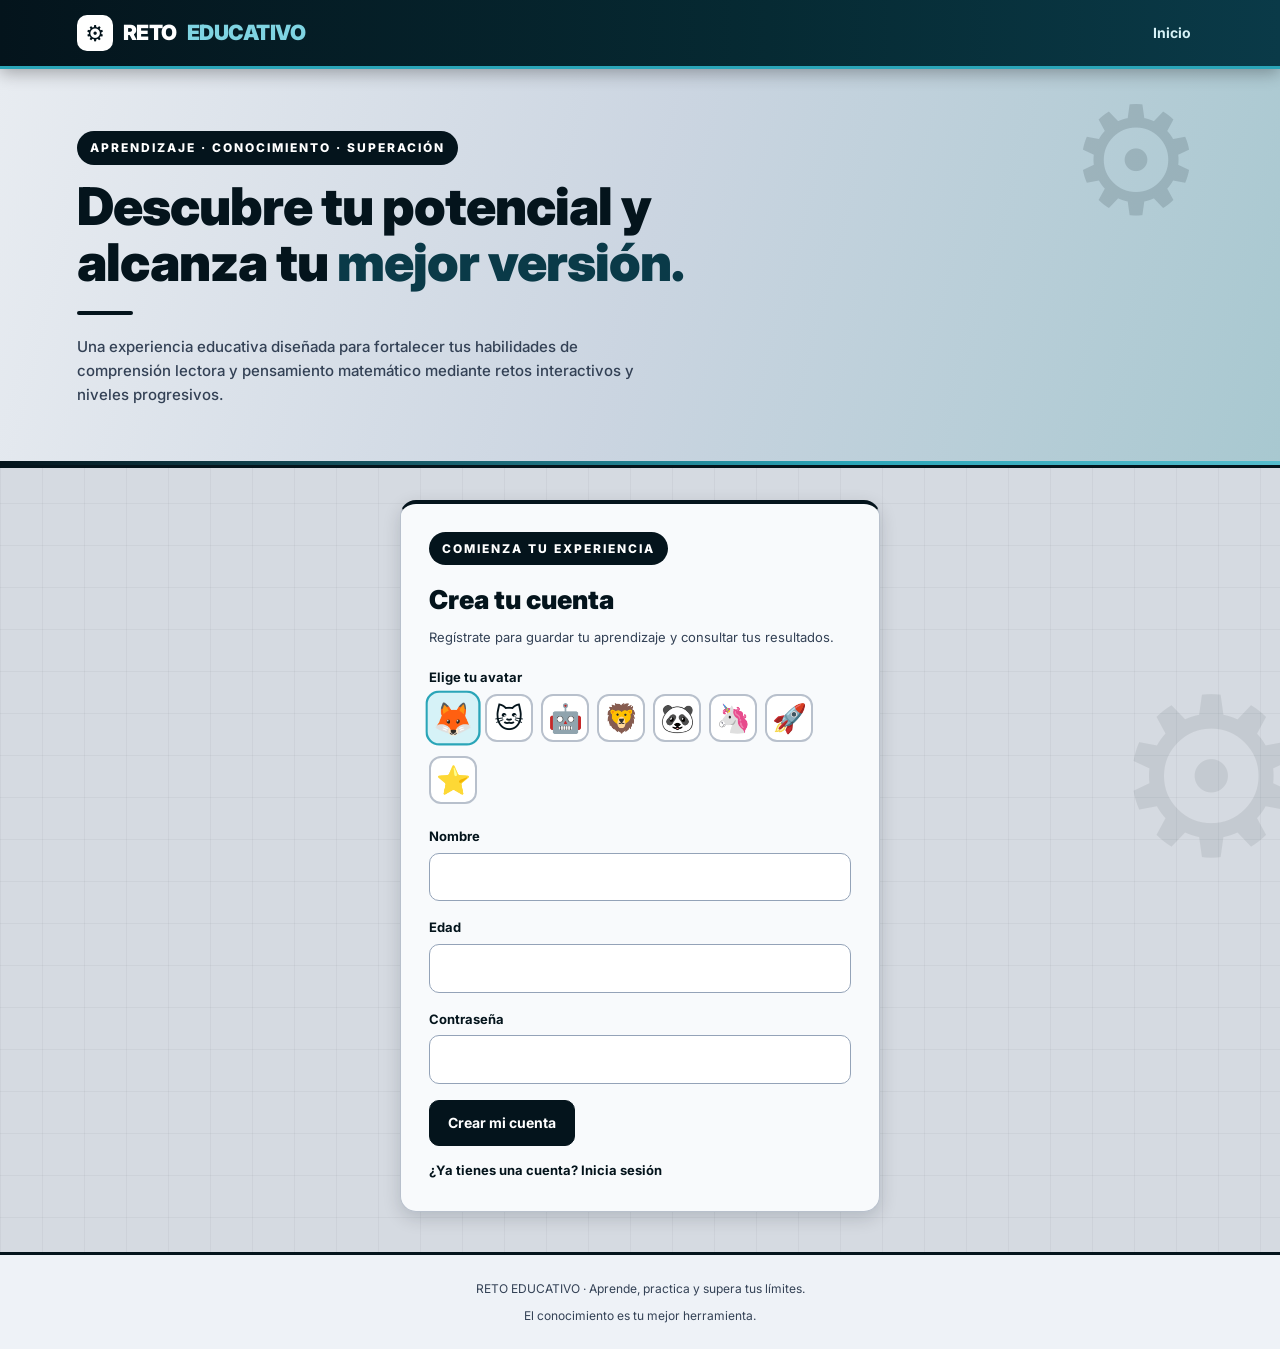
==== commit 3e4cfe7a: "Update index.html" ====
--- a/index.html
+++ b/index.html
@@ -3,124 +3,205 @@
 <head>
 <meta charset="UTF-8">
 <meta name="viewport" content="width=device-width, initial-scale=1.0">
-<title>Reto Educativo | Aprende y supera tus límites</title>
+<title>Reto Educativo | Plataforma de Aprendizaje</title>
 <style>
-@import url('https://fonts.googleapis.com/css2?family=DM+Sans:wght@400;500;600;700&family=Playfair+Display:wght@400;500;600;700&display=swap');
-:root{--negro:#100e0c;--negro2:#191613;--beige:#c7b69d;--dorado:#c6a66b;--crema:#eee5d7;--blanco:#fffaf2;--gris:#a99d8d;--verde:#22c55e;--rojo:#ef4444}
+@import url('https://fonts.googleapis.com/css2?family=Inter:wght@400;500;600;700;800;900&display=swap');
+:root{
+  --marino:#04141c; --marino2:#062a33; --marino3:#0a3a48;
+  --turquesa:#2aa5b8; --turquesa-claro:#7fd4e2; --turquesa-suave:#b8ecf3;
+  --gris-fondo:#d5dae1; --gris-linea:#cbd5e1; --blanco:#f8fafc; --texto:#0f172a;
+  --verde:#15803d; --verde-fondo:#dcfce7; --rojo:#b91c1c; --rojo-fondo:#fee2e2;
+  --sombra:0 6px 18px rgba(4,20,28,.16); --sombra2:0 12px 30px rgba(4,20,28,.20); --radio:16px;
+}
 *{margin:0;padding:0;box-sizing:border-box}
-body{background:var(--negro);color:var(--crema);font-family:'DM Sans',sans-serif;min-height:100vh}
-button,input{font:inherit}button{cursor:pointer}
+body{background-color:#d5dae1;background-image:linear-gradient(90deg, rgba(4,20,28,.04) 1px, transparent 1px),linear-gradient(0deg, rgba(4,20,28,.04) 1px, transparent 1px);background-size:42px 42px;color:var(--texto);font-family:'Inter',system-ui,sans-serif;min-height:100vh;line-height:1.6;position:relative;overflow-x:hidden;animation:fondoMover 12s linear infinite}
+@keyframes fondoMover{0%{background-position:0 0,0 0}100%{background-position:42px 42px,42px 42px}}
+body::before{content:"⚙";position:fixed;top:-40px;left:-30px;font-size:180px;color:rgba(4,20,28,.10);z-index:0;pointer-events:none;animation:girarEngrane 18s linear infinite}
+body::after{content:"⚙";position:fixed;bottom:-50px;right:-30px;font-size:220px;color:rgba(4,20,28,.08);z-index:0;pointer-events:none;animation:girarEngrane2 24s linear infinite}
+@keyframes girarEngrane{from{transform:rotate(15deg)}to{transform:rotate(375deg)}}
+@keyframes girarEngrane2{from{transform:rotate(-20deg)}to{transform:rotate(-380deg)}}
+@keyframes flotar{0%,100%{transform:translateY(0)}50%{transform:translateY(-4px)}}
+@keyframes brilloMover{0%{background-position:0% 0}100%{background-position:200% 0}}
+@keyframes pulsoBoton{0%,100%{box-shadow:0 0 0 rgba(42,165,184,0)}50%{box-shadow:0 0 18px rgba(42,165,184,.6)}}
+@keyframes respirarTurquesa{0%,100%{box-shadow:inset 0 0 0 rgba(42,165,184,0)}50%{box-shadow:inset 0 0 80px rgba(42,165,184,.25)}}
+button,input{font:inherit}button{cursor:pointer;position:relative;z-index:1}
 .oculto{display:none!important}
-.encabezado{display:flex;justify-content:space-between;align-items:center;padding:25px 7%;border-bottom:1px solid #ffffff18;flex-wrap:wrap;gap:12px}
-.logo{font-family:'Playfair Display',serif;font-size:27px;color:var(--dorado);letter-spacing:3px}.logo span{color:var(--blanco)}
-.menu{display:flex;gap:16px;align-items:center;flex-wrap:wrap}.menu a{color:var(--gris);text-decoration:none;font-size:13px}.menu a:hover{color:var(--dorado)}
-.portada{min-height:320px;padding:70px 8%;display:flex;flex-direction:column;justify-content:center;background:linear-gradient(90deg,#17130f 0%,#17130fe8 55%,#17130f88 100%),radial-gradient(circle at 85% 50%,#75604455,transparent 40%);border-bottom:1px solid #ffffff18}
-.etiqueta{color:var(--dorado);font-size:12px;letter-spacing:4px;text-transform:uppercase;margin-bottom:20px}
-.portada h1{font-family:'Playfair Display',serif;font-size:clamp(40px,7vw,75px);font-weight:400;line-height:1.05;max-width:750px;margin-bottom:20px}
-.portada h1 span{color:var(--dorado);font-style:italic}.portada p{color:var(--gris);max-width:550px;line-height:1.8;font-size:15px}
-.linea{width:65px;height:2px;background:var(--dorado);margin:25px 0}
-.boton{border:1px solid var(--dorado);background:transparent;color:var(--dorado);padding:12px 23px;border-radius:2px;font-size:13px;letter-spacing:1px;transition:.3s}.boton:hover{background:var(--dorado);color:var(--negro)}
-.boton-dorado{background:var(--dorado);color:var(--negro)}.boton-dorado:hover{background:var(--crema);border-color:var(--crema)}
+.solo-logueado{display:none!important}
+body.logueado .solo-logueado{display:inline-flex!important;align-items:center}
+body.logueado a.solo-logueado{display:inline!important}
+.encabezado{position:sticky;top:0;z-index:50;display:flex;justify-content:space-between;align-items:center;padding:14px 6%;background:linear-gradient(90deg,#04141c,#062a33 60%,#0a3a48);border-bottom:3px solid #2aa5b8;flex-wrap:wrap;gap:12px;box-shadow:0 4px 16px rgba(0,0,0,.30)}
+.logo{font-size:21px;font-weight:900;letter-spacing:-.5px;color:#fff;display:flex;align-items:center;gap:10px}
+.logo::before{content:"⚙";width:36px;height:36px;border-radius:10px;background:#fff;color:#04141c;display:flex;align-items:center;justify-content:center;font-size:22px;animation:girarEngrane 8s linear infinite}
+.logo span{color:#7fd4e2;font-weight:900}
+.menu{display:flex;gap:6px;align-items:center;flex-wrap:wrap}
+.menu a{color:#d6f2f7;text-decoration:none;font-size:14px;font-weight:700;padding:8px 12px;border-radius:9px}
+.menu a:hover{color:#fff;background:#0a3a48}
+.switch{border:1px solid #2aa5b8;background:#04141c;color:#d6f2f7;padding:8px 12px;border-radius:999px;font-size:12px;font-weight:700}
+.switch:hover{border-color:#fff;color:#fff}
+.portada{position:relative;z-index:1;padding:62px 6% 58px;background:linear-gradient(105deg,#e8ecf1 0%,#cbd5e1 50%,#a8c8d0 100%);color:#04141c;border-bottom:3px solid #04141c;overflow:hidden}
+.portada::before{content:"⚙";position:absolute;top:-30px;right:6%;font-size:150px;color:rgba(4,20,28,.14);animation:girarEngrane 14s linear infinite}
+.portada::after{content:"";position:absolute;left:0;right:0;bottom:0;height:4px;background:linear-gradient(90deg,#04141c,#2aa5b8,#7fd4e2,#04141c);background-size:200% 100%;animation:brilloMover 4s linear infinite}
+.etiqueta{font-size:12px;letter-spacing:2px;text-transform:uppercase;font-weight:800;color:#fff;background:#04141c;display:inline-block;padding:7px 13px;border-radius:999px;margin-bottom:14px;position:relative;z-index:1}
+.portada h1{font-size:clamp(32px,5vw,52px);font-weight:900;line-height:1.08;max-width:720px;margin-bottom:16px;letter-spacing:-1px;color:#04141c;position:relative;z-index:1}
+.portada h1 span{color:#0a3a48}
+.portada p{color:#334155;max-width:560px;font-size:15px;font-weight:500;position:relative;z-index:1}
+.linea{width:56px;height:4px;background:#04141c;border-radius:999px;margin:20px 0}
+.boton{border:1px solid #94a3b8;background:#fff;color:#04141c;padding:11px 18px;border-radius:10px;font-size:14px;font-weight:700;transition:.2s}
+.boton:hover{background:#dbe2ec;border-color:#04141c}
+.boton-dorado{background:#04141c!important;color:#fff!important;border-color:#04141c!important;animation:pulsoBoton 2.5s ease-in-out infinite}
+.boton-dorado:hover{background:#062a33!important}
 .boton:disabled{opacity:.6;pointer-events:none}
-.contenedor{width:88%;max-width:1150px;margin:55px auto}
-.titulo-seccion{font-family:'Playfair Display',serif;font-size:35px;font-weight:400;margin-bottom:12px}
-.descripcion{color:var(--gris);font-size:14px;line-height:1.8;margin-bottom:30px}
-.tarjetas{display:grid;grid-template-columns:repeat(auto-fit,minmax(240px,1fr));gap:20px}
-.tarjeta{background:var(--negro2);border:1px solid #ffffff18;padding:28px;transition:.3s}.tarjeta:hover{border-color:var(--dorado);transform:translateY(-4px)}
-.numero{font-family:'Playfair Display',serif;font-size:35px;color:var(--dorado);margin-bottom:18px}
-.tarjeta h3{font-family:'Playfair Display',serif;font-size:23px;font-weight:400;margin-bottom:12px}
-.tarjeta p{font-size:13px;line-height:1.8;color:var(--gris);margin-bottom:20px}
-.formulario{background:var(--negro2);border:1px solid #ffffff20;padding:35px;max-width:520px;margin:40px auto}
-.formulario h2{font-family:'Playfair Display',serif;font-weight:400;font-size:32px;margin-bottom:10px}
-.formulario p{color:var(--gris);font-size:13px;margin-bottom:25px}
-.campo{margin-bottom:18px}.campo label{display:block;color:var(--beige);font-size:12px;margin-bottom:9px}
-.campo input,.campo select{width:100%;padding:13px;background:#100e0c;border:1px solid #ffffff30;color:var(--blanco);outline:none}.campo input:focus{border-color:var(--dorado)}
-.enlace{color:var(--dorado);background:none;border:none;font-size:13px;margin-top:18px;text-decoration:underline}
-.niveles{display:grid;grid-template-columns:repeat(auto-fit,minmax(180px,1fr));gap:15px}
-.nivel{padding:25px;background:#201b15;border:1px solid #ffffff20;color:var(--crema);text-align:left;transition:.3s}.nivel:hover{border-color:var(--dorado);background:#30271c}
-.nivel strong{display:block;color:var(--dorado);font-family:'Playfair Display',serif;font-size:22px;margin-bottom:10px}.nivel span{font-size:12px;color:var(--gris)}
-.lista-temas{display:grid;grid-template-columns:repeat(auto-fit,minmax(260px,1fr));gap:18px;margin-top:20px}
-.tema-card{background:#201b15;border:1px solid #ffffff20;padding:24px;text-align:left;color:var(--crema);transition:.3s;border-radius:4px}
-.tema-card:hover{border-color:var(--dorado);transform:translateY(-3px);background:#2a231a}
-.tema-card strong{font-family:'Playfair Display',serif;font-size:21px;color:var(--dorado);display:block;margin-bottom:10px}
-.tema-card p{font-size:13px;color:var(--gris);line-height:1.7;margin-bottom:15px}
-.tema-card span{font-size:12px;color:var(--dorado);letter-spacing:1px}
-.leccion{background:var(--negro2);border:1px solid #ffffff20;padding:30px;margin:20px 0}.leccion h3{color:var(--dorado);font-family:'Playfair Display',serif;font-size:25px;font-weight:400;margin-bottom:15px}
-.leccion p{line-height:1.9;color:var(--gris);font-size:14px;margin-bottom:15px;white-space:pre-line}
-.pregunta{background:#201b15;padding:22px;margin:15px 0;border-left:2px solid var(--dorado)}
-.pregunta h4{margin-bottom:15px;font-weight:500}
-.opcion{display:block;padding:10px;color:var(--gris);font-size:13px;cursor:pointer}.opcion input{accent-color:var(--dorado);margin-right:10px}
-.opcion.correcta{background:#1a3a2a!important;color:#d1fae5!important}.opcion.incorrecta{background:#4a1a1a!important;color:#fecaca!important}
-.resultado{border:1px solid #ffffff25;padding:20px;margin:15px 0;background:var(--negro2)}.resultado strong{color:var(--dorado)}
-.mensaje{padding:13px;margin:15px 0;color:var(--crema);background:#c6a66b20;border-left:3px solid var(--dorado);font-size:13px}
-.juego-card .emoji{font-size:38px;margin-bottom:12px;display:block}
-.juego-card .badge{display:inline-block;font-size:11px;letter-spacing:1px;padding:4px 10px;border-radius:20px;background:#c6a66b22;color:var(--dorado);margin-bottom:12px}
-.juego-box{background:var(--negro2);border:1px solid #ffffff20;padding:30px;border-radius:8px}
-.juego-top{display:flex;justify-content:space-between;gap:12px;flex-wrap:wrap;align-items:center;margin-bottom:18px}
-.pill{background:#201b15;border:1px solid #ffffff20;padding:8px 14px;border-radius:20px;font-size:13px}.pill b{color:var(--dorado)}
-.barra{height:10px;background:#201b15;border-radius:20px;overflow:hidden;margin:12px 0 20px}.barra div{height:100%;background:var(--dorado);width:0%;transition:.4s}
-.juego-pregunta{font-family:'Playfair Display',serif;font-size:28px;line-height:1.4;margin-bottom:8px}
-.juego-texto{color:var(--gris);font-size:14px;line-height:1.7;margin-bottom:18px;white-space:pre-line}
-.opciones-juego{display:grid;grid-template-columns:1fr 1fr;gap:14px}
-.btn-juego{padding:22px 12px;min-height:64px;background:#201b15;border:1px solid #ffffff25;color:var(--crema);font-size:17px;font-weight:600;border-radius:10px;text-align:center;transition:.2s}
-.btn-juego:hover{border-color:var(--dorado);background:#2a231a;transform:translateY(-2px)}
-.btn-juego.ok{background:#14532d!important;border-color:var(--verde)!important;color:white}
-.btn-juego.mal{background:#7f1d1d!important;border-color:var(--rojo)!important;color:white}
-.btn-vf{padding:22px;font-size:20px;font-weight:700}
-.feedback{margin-top:16px;padding:14px;border-radius:6px;font-size:14px;line-height:1.6}
-.feedback.ok{background:#14532d22;border:1px solid var(--verde);color:#bbf7d0}
-.feedback.mal{background:#7f1d1d22;border:1px solid var(--rojo);color:#fecaca}
-.timer{font-weight:700;color:var(--dorado);font-size:18px}.timer.peligro{color:var(--rojo);animation:parpadea .7s infinite}
+.contenedor{width:92%;max-width:1100px;margin:32px auto;position:relative;z-index:1}
+.titulo-seccion{font-size:28px;font-weight:900;letter-spacing:-.5px;margin-bottom:8px;color:#04141c}
+.descripcion{color:#334155;font-size:14px;margin-bottom:22px;font-weight:500}
+.tarjetas{display:grid;grid-template-columns:repeat(auto-fit,minmax(250px,1fr));gap:16px}
+.tarjeta{background:#f8fafc;border:1px solid #b8c0cc;border-top:4px solid #04141c;padding:24px;border-radius:var(--radio);box-shadow:var(--sombra);transition:.2s;animation:flotar 4s ease-in-out infinite}
+.tarjeta:nth-child(2){animation-delay:.6s}.tarjeta:nth-child(3){animation-delay:1.2s}
+.tarjeta:hover{transform:translateY(-3px);box-shadow:var(--sombra2)}
+.numero{width:44px;height:44px;border-radius:11px;background:#04141c;color:#fff;display:flex;align-items:center;justify-content:center;font-weight:800;font-size:16px;margin-bottom:14px}
+.tarjeta h3{font-size:18px;font-weight:800;margin-bottom:8px;color:#04141c}
+.tarjeta p{font-size:13.5px;color:#334155;margin-bottom:16px}
+.formulario{background:#f8fafc;border:1px solid #b8c0cc;border-top:4px solid #04141c;padding:28px;max-width:480px;margin:28px auto;border-radius:16px;box-shadow:var(--sombra)}
+.formulario h2{font-weight:900;font-size:26px;margin-bottom:6px;color:#04141c}
+.formulario p{color:#334155;font-size:13px;margin-bottom:20px}
+.campo{margin-bottom:16px}.campo label{display:block;color:#04141c;font-size:13px;font-weight:700;margin-bottom:6px}
+.campo input,.campo select{width:100%;padding:12px 14px;background:#fff;border:1px solid #94a3b8;border-radius:10px;color:#04141c;outline:none;font-size:14px}
+.campo input:focus{border-color:#04141c;box-shadow:0 0 0 3px #b8ecf3}
+.enlace{color:#04141c;background:none;border:none;font-size:13px;font-weight:700;margin-top:14px}
+.enlace:hover{text-decoration:underline}
+.niveles{display:grid;grid-template-columns:repeat(auto-fit,minmax(180px,1fr));gap:14px}
+.nivel{padding:20px;background:#f8fafc;border:1px solid #b8c0cc;border-left:5px solid #04141c;border-radius:var(--radio);color:#04141c;text-align:left;box-shadow:var(--sombra)}
+.nivel:hover{border-color:#04141c;background:#eef2f7}
+.nivel strong{display:block;color:#04141c;font-size:18px;margin-bottom:6px}.nivel span{font-size:12.5px;color:#334155}
+.lista-temas{display:grid;grid-template-columns:repeat(auto-fit,minmax(260px,1fr));gap:16px;margin-top:16px}
+.tema-card{background:#f8fafc;border:1px solid #b8c0cc;border-top:3px solid #04141c;padding:20px;text-align:left;color:#04141c;border-radius:var(--radio);box-shadow:var(--sombra)}
+.tema-card:hover{border-color:#04141c;transform:translateY(-2px)}
+.tema-card strong{font-size:17px;display:block;margin-bottom:8px;color:#04141c}
+.tema-card p{font-size:13px;color:#334155;line-height:1.6;margin-bottom:12px}
+.tema-card span{font-size:12px;color:#04141c;font-weight:800}
+.leccion{background:#f8fafc;border:1px solid #b8c0cc;padding:24px;margin:16px 0;border-radius:var(--radio);box-shadow:var(--sombra)}
+.leccion h3{color:#04141c;font-size:19px;font-weight:800;margin-bottom:12px}
+.leccion p{line-height:1.8;color:#1e293b;font-size:14px;margin-bottom:12px;white-space:pre-line}
+.pregunta{background:#eef2f7;padding:18px;margin:12px 0;border:1px solid #b8c0cc;border-radius:10px;border-left:5px solid #04141c}
+.pregunta h4{margin-bottom:10px;font-weight:700;font-size:14.5px;color:#04141c}
+.opcion{display:flex;align-items:center;gap:8px;padding:10px 12px;color:#1e293b;font-size:13.5px;cursor:pointer;border-radius:8px;background:#fff;border:1px solid #b8c0cc;margin-bottom:6px}
+.opcion:hover{border-color:#04141c}
+.opcion input{accent-color:#04141c}
+.opcion.correcta{background:var(--verde-fondo)!important;color:#14532d!important;border-color:var(--verde)}
+.opcion.incorrecta{background:var(--rojo-fondo)!important;color:#7f1d1d!important;border-color:var(--rojo)}
+.resultado{border:1px solid #b8c0cc;padding:18px;margin:12px 0;background:#f8fafc;border-radius:var(--radio);box-shadow:var(--sombra)}.resultado strong{color:#04141c}
+.mensaje{padding:12px 14px;margin:12px 0;color:#04141c;background:#d6f2f7;border:1px solid #7fd4e2;border-radius:10px;font-size:13px;font-weight:600}
+.juego-card .emoji{font-size:32px;margin-bottom:10px;display:block;filter:grayscale(1)}
+.juego-card .badge{display:inline-block;font-size:11px;font-weight:800;padding:5px 10px;border-radius:999px;background:#04141c;color:#fff;margin-bottom:10px}
+.juego-box{background:#f8fafc;border:1px solid #b8c0cc;padding:24px;border-radius:16px;box-shadow:var(--sombra)}
+.juego-top{display:flex;justify-content:space-between;gap:10px;flex-wrap:wrap;align-items:center;margin-bottom:14px}
+.pill{background:#fff;border:1px solid #b8c0cc;padding:8px 12px;border-radius:999px;font-size:13px}.pill b{color:#04141c}
+.barra{height:8px;background:#cbd5e1;border-radius:999px;overflow:hidden;margin:10px 0 16px}.barra div{height:100%;background:linear-gradient(90deg,#04141c,#2aa5b8);width:0%;transition:.4s}
+.juego-pregunta{font-size:22px;font-weight:800;line-height:1.4;margin-bottom:6px;color:#04141c}
+.juego-texto{color:#334155;font-size:14px;line-height:1.6;margin-bottom:16px;white-space:pre-line}
+.opciones-juego{display:grid;grid-template-columns:1fr 1fr;gap:12px}
+.btn-juego{padding:18px 12px;min-height:60px;background:#fff;border:1px solid #b8c0cc;color:#04141c;font-size:15px;font-weight:700;border-radius:12px;text-align:center}
+.btn-juego:hover{border-color:#04141c;background:#d6f2f7}
+.btn-juego.ok{background:#15803d!important;border-color:var(--verde)!important;color:white}
+.btn-juego.mal{background:#b91c1c!important;border-color:var(--rojo)!important;color:white}
+.btn-vf{padding:18px;font-size:18px;font-weight:700}
+.feedback{margin-top:14px;padding:12px;border-radius:10px;font-size:14px;line-height:1.5}
+.feedback.ok{background:var(--verde-fondo);border:1px solid var(--verde);color:#14532d}
+.feedback.mal{background:var(--rojo-fondo);border:1px solid var(--rojo);color:#7f1d1d}
+.timer{font-weight:800;color:#04141c;font-size:17px}.timer.peligro{color:var(--rojo);animation:parpadea .7s infinite}
 @keyframes parpadea{50%{opacity:.4}}
-.buscador{width:100%;padding:14px;background:#100e0c;border:1px solid #ffffff30;color:white;border-radius:6px;margin:10px 0 5px}
-.perfil-box{background:linear-gradient(90deg,#201b15,#2a231a);border:1px solid var(--dorado);padding:20px;border-radius:8px;margin:16px 0;display:flex;gap:16px;flex-wrap:wrap;justify-content:space-between;align-items:center}
-.medalla{display:inline-block;background:#c6a66b22;border:1px solid var(--dorado);padding:6px 12px;border-radius:20px;font-size:12px;margin:3px}
-.reto-dia{background:#201b15;border-left:3px solid var(--dorado);padding:20px;border-radius:8px;margin:18px 0}
-.podio{display:grid;grid-template-columns:repeat(auto-fit,minmax(140px,1fr));gap:12px;margin:14px 0}
-.podio div{background:#201b15;border:1px solid #ffffff20;padding:16px;border-radius:8px;text-align:center}
-.podio div:first-child{border-color:var(--dorado);background:#2a231a}
-.certificado{background:white;color:#111;padding:35px;text-align:center;border:3px solid var(--dorado);border-radius:10px;max-width:600px;margin:20px auto}
-.certificado h2{font-family:'Playfair Display',serif;font-size:34px;color:#8a6d2e}
-.switch{border:1px solid var(--dorado);background:transparent;color:var(--dorado);padding:8px 14px;border-radius:20px;font-size:12px}
-body.claro{background:#f5efe6;color:#222}
-body.claro .encabezado,body.claro .tarjeta,body.claro .formulario,body.claro .juego-box,body.claro .tema-card,body.claro .nivel,body.claro .leccion,body.claro .pregunta,body.claro .resultado,body.claro .reto-dia{ background:#fff;border-color:#d9c9a8;color:#222}
-body.claro .portada{background:#efe6d4;color:#222}
-body.claro .logo span,body.claro .menu a{color:#333}
-body.claro .descripcion,body.claro .tarjeta p,body.claro .juego-texto,body.claro .tema-card p{color:#555}
-body.claro .btn-juego{background:#fff;color:#222;border-color:#d9c9a8}
-body.claro .campo input{background:white;color:#222}
-body.claro .buscador{background:white;color:#222}
-footer{border-top:1px solid #ffffff20;text-align:center;padding:30px;color:var(--gris);font-size:12px;margin-top:60px}
-@media(max-width:650px){.encabezado{flex-direction:column;gap:15px}.menu{flex-wrap:wrap;justify-content:center}.portada{padding:55px 7%}.contenedor{width:92%}.formulario{padding:22px}.juego-box{padding:18px}.opciones-juego{grid-template-columns:1fr}.btn-juego{padding:20px;font-size:18px}}
+.buscador{width:100%;padding:13px 14px;background:#fff;border:1px solid #94a3b8;color:#04141c;border-radius:10px;margin:10px 0 5px;font-size:14px}
+.perfil-box{background:#f8fafc;border:1px solid #b8c0cc;border-left:6px solid #04141c;padding:18px;border-radius:var(--radio);margin:14px 0;display:flex;gap:14px;flex-wrap:wrap;justify-content:space-between;align-items:center;box-shadow:var(--sombra)}
+.medalla{display:inline-block;background:#04141c;border:1px solid #04141c;padding:6px 10px;border-radius:999px;font-size:12px;font-weight:700;color:#fff;margin:3px}
+.reto-dia{background:#f8fafc;border:1px solid #b8c0cc;border-left:6px solid #04141c;padding:18px;border-radius:var(--radio);margin:16px 0;box-shadow:var(--sombra)}
+#retoDiaBox .etiqueta{background:#04141c;color:#fff}
+#nivelUsuario{color:#04141c!important;font-size:17px;font-weight:800}
+#nombreEstudiante{color:#04141c!important;font-weight:800}
+#puntosTotales{color:#fff!important;font-size:22px;font-weight:800;background:#04141c;padding:3px 12px;border-radius:8px}
+#retoDiaPregunta{color:#04141c!important;font-size:21px;font-weight:800}
+.podio{display:grid;grid-template-columns:repeat(auto-fit,minmax(140px,1fr));gap:12px;margin:12px 0}
+.podio div{background:#f8fafc;border:1px solid #b8c0cc;padding:14px;border-radius:12px;text-align:center;box-shadow:var(--sombra)}
+.podio div:first-child{border-color:#04141c;background:#d6f2f7}
+.certificado{background:white;color:#111;padding:32px;text-align:center;border:2px solid #04141c;border-radius:16px;max-width:600px;margin:20px auto;box-shadow:var(--sombra)}
+.certificado h2{font-size:30px;color:#04141c;font-weight:800}
+/* AVATAR + CONFETTI */
+.avatar-opciones{display:flex;gap:8px;flex-wrap:wrap;margin-top:6px}
+.avatar-opciones label{cursor:pointer}
+.avatar-opciones input{display:none}
+.avatar-opciones span{font-size:28px;width:48px;height:48px;display:flex;align-items:center;justify-content:center;background:#fff;border:2px solid #b8c0cc;border-radius:12px;transition:.2s}
+.avatar-opciones input:checked + span{border-color:#2aa5b8;background:#d6f2f7;transform:scale(1.15)}
+.avatar-grande{font-size:42px;width:64px;height:64px;min-width:64px;background:#fff;border:2px solid #2aa5b8;border-radius:50%;display:flex;align-items:center;justify-content:center}
+.confetti{position:fixed;top:-10px;width:10px;height:16px;z-index:9999;pointer-events:none;animation:caerConfetti 2.8s ease-in forwards;border-radius:2px}
+@keyframes caerConfetti{0%{transform:translateY(0) rotate(0deg);opacity:1}100%{transform:translateY(110vh) rotate(720deg);opacity:0}}
+body.claro{background-color:#04141c;color:#f1f5f9;background-image:radial-gradient(circle at 85% 15%, rgba(42,165,184,.22) 0, transparent 35%),radial-gradient(circle at 10% 90%, rgba(42,165,184,.15) 0, transparent 30%);animation:respirarTurquesa 5s ease-in-out infinite}
+body.claro::before{color:rgba(255,255,255,.22)}
+body.claro::after{color:rgba(42,165,184,.55)}
+body.claro .encabezado{background:#02100f;border-bottom-color:#2aa5b8}
+body.claro .logo{color:#fff} body.claro .logo span{color:#7fd4e2}
+body.claro .menu a{color:#d6f2f7} body.claro .menu a:hover{color:#fff;background:#0a3a48}
+body.claro .portada{background:linear-gradient(135deg,#04141c,#062a33 60%,#0a3a48)!important;border-bottom-color:#2aa5b8}
+body.claro .portada h1,body.claro .portada p{color:#fff!important}
+body.claro .portada h1 span{color:#7fd4e2!important}
+body.claro .portada .etiqueta{background:#fff!important;color:#04141c!important}
+body.claro .portada .linea{background:#2aa5b8!important}
+body.claro .tarjeta,body.claro .formulario,body.claro .juego-box,body.claro .tema-card,body.claro .nivel,body.claro .leccion,body.claro .pregunta,body.claro .resultado,body.claro .reto-dia,body.claro .perfil-box,body.claro .podio div,body.claro .pill{background:#062a33!important;border-color:#0a3a48!important;color:#f1f5f9!important}
+body.claro .titulo-seccion,body.claro .tarjeta h3,body.claro .tema-card strong,body.claro .nivel strong,body.claro .leccion h3,body.claro .formulario h2,body.claro .juego-pregunta,body.claro .pregunta h4,body.claro h2,body.claro h3{color:#fff!important}
+body.claro .descripcion,body.claro .tarjeta p,body.claro .juego-texto,body.claro .tema-card p,body.claro .leccion p,body.claro .formulario p,body.claro .opcion,body.claro .nivel span{color:#d6f2f7!important}
+body.claro .boton{background:#04141c;color:#fff;border-color:#2aa5b8}
+body.claro .boton-dorado{background:#2aa5b8!important;border-color:#2aa5b8!important;color:#04141c!important}
+body.claro .btn-juego{background:#04141c;color:#fff;border-color:#0a3a48}
+body.claro .campo input,body.claro .campo select,body.claro .buscador{background:#04141c!important;color:#fff!important;border-color:#0a3a48}
+body.claro .campo label{color:#fff}
+body.claro .switch{background:#04141c;color:#fff;border-color:#2aa5b8}
+body.claro .mensaje{background:#0a3a48!important;color:#fff!important;border-color:#2aa5b8}
+body.claro .opcion{background:#04141c;border-color:#0a3a48}
+body.claro .etiqueta{background:#fff!important;color:#04141c!important}
+body.claro #retoDiaBox .etiqueta{background:#2aa5b8!important;color:#04141c!important}
+body.claro #puntosTotales{background:#2aa5b8!important;color:#04141c!important}
+body.claro #nivelUsuario,body.claro #nombreEstudiante,body.claro #retoDiaPregunta{color:#fff!important}
+body.claro .medalla{background:#2aa5b8!important;color:#04141c!important}
+body.claro .numero{background:#fff!important;color:#04141c!important}
+body.claro .juego-card .badge{background:#2aa5b8!important;color:#04141c!important}
+body.claro footer{background:#02100f;color:#7fd4e2;border-color:#2aa5b8}
+footer{border-top:3px solid #04141c;text-align:center;padding:24px;color:#334155;font-size:12px;margin-top:40px;background:#eef2f7;position:relative;z-index:1}
+@media(max-width:650px){.encabezado{flex-direction:column;gap:10px}.menu{justify-content:center}.portada{padding:36px 6%}.contenedor{width:94%}.formulario{padding:20px}.juego-box{padding:16px}.opciones-juego{grid-template-columns:1fr}.btn-juego{padding:16px;font-size:16px}}
 </style>
 </head>
 <body>
 <header class="encabezado">
-<div class="logo">RETO <span>EDUCATIVO.</span></div>
-<nav class="menu"><a href="#" onclick="mostrarInicio();return false">Inicio</a><a href="#" onclick="mostrarMaterias();return false">Materias</a><a href="#" onclick="mostrarJuegos();return false">🎮 Juegos</a><a href="#" onclick="mostrarAvance();return false">Mi avance</a><button class="switch" onclick="cambiarModo()">☀️ / 🌙 Modo</button><button class="switch" id="btnSonido" onclick="cambiarSonido()">🔊 Sonido: ON</button><button class="boton" id="btnSalir" onclick="cerrarSesion()" hidden>Cerrar sesión</button></nav>
+<div class="logo">RETO <span>EDUCATIVO</span></div>
+<nav class="menu">
+<a href="#" onclick="mostrarInicio();return false">Inicio</a>
+<a href="#" class="solo-logueado" onclick="mostrarMaterias();return false">Materias</a>
+<a href="#" class="solo-logueado" onclick="mostrarJuegos();return false">🎮 Juegos</a>
+<a href="#" class="solo-logueado" onclick="mostrarAvance();return false">Mi avance</a>
+<button class="switch solo-logueado" onclick="cambiarModo()">☀️ / 🌙 Modo</button>
+<button class="switch solo-logueado" id="btnSonido" onclick="cambiarSonido()">🔊 Sonido: ON</button>
+<button class="boton solo-logueado" id="btnSalir" onclick="cerrarSesion()">Cerrar sesión</button>
+</nav>
 </header>
 <section class="portada" id="portada"><div class="etiqueta">Aprendizaje · Conocimiento · Superación</div><h1>Descubre tu potencial y alcanza tu <span>mejor versión.</span></h1><div class="linea"></div><p>Una experiencia educativa diseñada para fortalecer tus habilidades de comprensión lectora y pensamiento matemático mediante retos interactivos y niveles progresivos.</p></section>
-<section class="contenedor" id="registro"><div class="formulario"><div class="etiqueta">Comienza tu experiencia</div><h2>Crea tu cuenta</h2><p>Regístrate para guardar tu aprendizaje y consultar tus resultados.</p><form id="formRegistro"><div class="campo"><label>Nombre</label><input type="text" id="nombreRegistro" required maxlength="80"></div><div class="campo"><label>Edad</label><input type="number" id="edadRegistro" min="5" max="100" required></div><div class="campo"><label>Contraseña</label><input type="password" id="passwordRegistro" minlength="4" required></div><button class="boton boton-dorado" type="submit">Crear mi cuenta</button></form><button class="enlace" onclick="cambiarFormulario('login')">¿Ya tienes una cuenta? Inicia sesión</button><div id="mensajeRegistro"></div></div></section>
+<section class="contenedor" id="registro"><div class="formulario"><div class="etiqueta">Comienza tu experiencia</div><h2>Crea tu cuenta</h2><p>Regístrate para guardar tu aprendizaje y consultar tus resultados.</p><form id="formRegistro"><div class="campo"><label>Elige tu avatar</label><div class="avatar-opciones"><label><input type="radio" name="avatarRegistro" value="🦊" checked><span>🦊</span></label><label><input type="radio" name="avatarRegistro" value="🐱"><span>🐱</span></label><label><input type="radio" name="avatarRegistro" value="🤖"><span>🤖</span></label><label><input type="radio" name="avatarRegistro" value="🦁"><span>🦁</span></label><label><input type="radio" name="avatarRegistro" value="🐼"><span>🐼</span></label><label><input type="radio" name="avatarRegistro" value="🦄"><span>🦄</span></label><label><input type="radio" name="avatarRegistro" value="🚀"><span>🚀</span></label><label><input type="radio" name="avatarRegistro" value="⭐"><span>⭐</span></label></div></div><div class="campo"><label>Nombre</label><input type="text" id="nombreRegistro" required maxlength="80"></div><div class="campo"><label>Edad</label><input type="number" id="edadRegistro" min="5" max="100" required></div><div class="campo"><label>Contraseña</label><input type="password" id="passwordRegistro" minlength="4" required></div><button class="boton boton-dorado" type="submit">Crear mi cuenta</button></form><button class="enlace" onclick="cambiarFormulario('login')">¿Ya tienes una cuenta? Inicia sesión</button><div id="mensajeRegistro"></div></div></section>
 <section class="contenedor oculto" id="login"><div class="formulario"><div class="etiqueta">Qué gusto tenerte aquí</div><h2>Bienvenido de nuevo</h2><p>Ingresa tus datos para continuar aprendiendo.</p><form id="formLogin"><div class="campo"><label>Nombre</label><input type="text" id="nombreLogin" required></div><div class="campo"><label>Contraseña</label><input type="password" id="passwordLogin" required></div><button class="boton boton-dorado" type="submit">Iniciar sesión</button></form><button class="enlace" onclick="cambiarFormulario('registro')">Crear una cuenta nueva</button><div id="mensajeLogin"></div></div></section>
-<section class="contenedor oculto" id="panel"><div class="etiqueta">Tu espacio de aprendizaje</div><h2 class="titulo-seccion">Bienvenido, <span id="nombreEstudiante" style="color:var(--dorado)"></span></h2>
-<div class="perfil-box"><div><b id="nivelUsuario">🏆 Nivel 1 · Principiante</b><div style="margin-top:8px">⭐ Puntos totales: <b id="puntosTotales" style="color:var(--dorado)">0</b> · 🔥 Racha: <span id="rachaTotal">0 días</span></div><div id="medallasUsuario" style="margin-top:10px"></div></div><button class="boton" onclick="mostrarAvance()">Ver mi avance →</button></div>
-<div class="reto-dia" id="retoDiaBox"><div class="etiqueta">🎯 Reto del día</div><h3 id="retoDiaPregunta" style="font-family:'Playfair Display';font-size:22px;margin-bottom:10px"></h3><div id="retoDiaOpciones" style="display:flex;gap:10px;flex-wrap:wrap"></div><div id="retoDiaFeedback"></div></div>
+<section class="contenedor oculto" id="panel"><div class="etiqueta">Tu espacio de aprendizaje</div><h2 class="titulo-seccion">Bienvenido, <span id="nombreEstudiante"></span></h2>
+<div class="perfil-box"><div style="display:flex;gap:14px;align-items:center"><div class="avatar-grande" id="avatarUsuario">🦊</div><div><b id="nivelUsuario">🏆 Nivel 1 · Principiante</b><div style="margin-top:8px">⭐ Puntos totales: <b id="puntosTotales">0</b> · 🔥 Racha: <span id="rachaTotal">0 días</span></div><div id="medallasUsuario" style="margin-top:10px"></div></div></div><button class="boton" onclick="mostrarAvance()">Ver mi avance →</button></div>
+<div class="reto-dia" id="retoDiaBox"><div class="etiqueta">🎯 Reto del día</div><h3 id="retoDiaPregunta" style="font-size:21px;font-weight:800;margin-bottom:10px"></h3><div id="retoDiaOpciones" style="display:flex;gap:10px;flex-wrap:wrap"></div><div id="retoDiaFeedback"></div></div>
 <p class="descripcion">Cada reto es una oportunidad para aprender algo nuevo. Selecciona una materia y comienza.</p><div class="tarjetas"><div class="tarjeta"><div class="numero">01</div><h3>Lengua y Comunicación</h3><p>Desarrolla tu comprensión lectora, interpretación y análisis de textos.</p><button class="boton" onclick="seleccionarMateria('Lengua y Comunicación')">Explorar materia</button></div><div class="tarjeta"><div class="numero">02</div><h3>Matemáticas</h3><p>Fortalece el razonamiento lógico y la resolución de problemas matemáticos.</p><button class="boton" onclick="seleccionarMateria('Matemáticas')">Explorar materia</button></div><div class="tarjeta juego-card"><span class="emoji">🎮</span><span class="badge">NUEVO · JUEGA Y APRENDE</span><h3>Zona de Juegos</h3><p>6 juegos interactivos con puntos, tiempo y racha. ¡Compite contigo mismo!</p><button class="boton boton-dorado" onclick="mostrarJuegos()">Jugar ahora →</button></div></div></section>
 <section class="contenedor oculto" id="seccionJuegos"><div class="etiqueta">Aprende jugando</div><h2 class="titulo-seccion">🎮 Zona de Juegos</h2>
 <div style="display:flex;gap:10px;flex-wrap:wrap;margin:12px 0"><button class="boton boton-dorado" id="btnModoNormal" onclick="setModoJuego(false)">🏆 Modo Competencia (guarda puntos)</button><button class="boton" id="btnModoPractica" onclick="setModoJuego(true)">📚 Modo Práctica (sin calificación)</button></div><p id="textoModoJuego" class="mensaje">Estás en Modo Competencia: tu resultado se guarda en Mi avance y en el Ranking.</p>
-<h3 style="color:var(--dorado);font-family:'Playfair Display';margin:18px 0 10px">🏆 Ranking - Top 5</h3><div class="podio" id="podioRanking"></div>
+<h3 style="color:#04141c;font-weight:700;margin:18px 0 10px">🏆 Ranking - Top 5</h3><div class="podio" id="podioRanking"></div>
 <p class="descripcion">Elige un juego. Cada partida tiene 8 preguntas, puntos por acierto + bonus por racha.</p>
-<h3 style="color:var(--dorado);font-family:'Playfair Display';margin:18px 0 14px">🔢 Matemáticas</h3>
+<h3 style="color:#04141c;font-weight:700;margin:18px 0 14px">🔢 Matemáticas</h3>
 <div class="tarjetas">
-<div class="tarjeta juego-card"><span class="emoji">⚡</span><span class="badge">MATEMÁTICAS · 10 SEG</span><h3>Cálculo Relámpago</h3><p>Operaciones aleatorias: suma, resta, multiplicación, división y decimales.</p><button class="boton boton-dorado" onclick="iniciarJuego('calculo')">▶ Jugar</button></div>
-<div class="tarjeta juego-card"><span class="emoji">🎯</span><span class="badge">MATEMÁTICAS</span><h3>Atrapa el Resultado</h3><p>Fracciones, áreas, álgebra y sistemas. Atrapa la correcta.</p><button class="boton boton-dorado" onclick="iniciarJuego('atrapa')">▶ Jugar</button></div>
-<div class="tarjeta juego-card"><span class="emoji">✅❌</span><span class="badge">MATEMÁTICAS · RÁPIDO</span><h3>Verdadero o Falso Exprés</h3><p>¿Es cierto que 2(x+3) = 2x+6? Decide rápido.</p><button class="boton boton-dorado" onclick="iniciarJuego('vf')">▶ Jugar</button></div>
+<div class="tarjeta juego-card"><span class="emoji">⚡</span><span class="badge">MATEMÁTICAS · 10 SEG</span><h3>Cálculo Relámpago</h3><p>Operaciones aleatorias: suma, resta, multiplicación, división y decimales.</p><button class="boton boton-dorado" onclick="iniciarJuego('calculo')">▶️ Jugar</button></div>
+<div class="tarjeta juego-card"><span class="emoji">🎯</span><span class="badge">MATEMÁTICAS</span><h3>Atrapa el Resultado</h3><p>Fracciones, áreas, álgebra y sistemas. Atrapa la correcta.</p><button class="boton boton-dorado" onclick="iniciarJuego('atrapa')">▶️ Jugar</button></div>
+<div class="tarjeta juego-card"><span class="emoji">✅❌</span><span class="badge">MATEMÁTICAS · RÁPIDO</span><h3>Verdadero o Falso Exprés</h3><p>¿Es cierto que 2(x+3) = 2x+6? Decide rápido.</p><button class="boton boton-dorado" onclick="iniciarJuego('vf')">▶️ Jugar</button></div>
 </div>
-<h3 style="color:var(--dorado);font-family:'Playfair Display';margin:28px 0 14px">📚 Lengua y Comunicación</h3>
+<h3 style="color:#04141c;font-weight:700;margin:28px 0 14px">📚 Lengua y Comunicación</h3>
 <div class="tarjetas">
-<div class="tarjeta juego-card"><span class="emoji">📖</span><span class="badge">LENGUA</span><h3>¿Qué tipo de texto es?</h3><p>Narrativo, descriptivo, instructivo, argumentativo o expositivo.</p><button class="boton boton-dorado" onclick="iniciarJuego('tipos')">▶ Jugar</button></div>
-<div class="tarjeta juego-card"><span class="emoji">🔗</span><span class="badge">LENGUA</span><h3>Conectores Locos</h3><p>Completa con sin embargo, por lo tanto, además, aunque...</p><button class="boton boton-dorado" onclick="iniciarJuego('conectores')">▶ Jugar</button></div>
-<div class="tarjeta juego-card"><span class="emoji">✨</span><span class="badge">LENGUA</span><h3>Figuras e Ideas</h3><p>¿Metáfora, símil o personificación? ¿Cuál es la idea principal?</p><button class="boton boton-dorado" onclick="iniciarJuego('figuras')">▶ Jugar</button></div>
+<div class="tarjeta juego-card"><span class="emoji">📖</span><span class="badge">LENGUA</span><h3>¿Qué tipo de texto es?</h3><p>Narrativo, descriptivo, instructivo, argumentativo o expositivo.</p><button class="boton boton-dorado" onclick="iniciarJuego('tipos')">▶️ Jugar</button></div>
+<div class="tarjeta juego-card"><span class="emoji">🔗</span><span class="badge">LENGUA</span><h3>Conectores Locos</h3><p>Completa con sin embargo, por lo tanto, además, aunque...</p><button class="boton boton-dorado" onclick="iniciarJuego('conectores')">▶️ Jugar</button></div>
+<div class="tarjeta juego-card"><span class="emoji">✨</span><span class="badge">LENGUA</span><h3>Figuras e Ideas</h3><p>¿Metáfora, símil o personificación? ¿Cuál es la idea principal?</p><button class="boton boton-dorado" onclick="iniciarJuego('figuras')">▶️ Jugar</button></div>
 </div>
 <button class="boton" onclick="mostrarMaterias()" style="margin-top:24px">← Volver a materias</button></section>
 <section class="contenedor oculto" id="seccionJuegoActivo"><div class="etiqueta" id="juegoCategoria"></div><h2 class="titulo-seccion" id="juegoTitulo"></h2><div class="juego-box"><div class="juego-top"><span class="pill">Pregunta <b id="juegoProgreso">1 / 8</b></span><span class="pill">⭐ Puntos: <b id="juegoPuntos">0</b></span><span class="pill">🔥 Racha: <b id="juegoRacha">0</b></span><span class="pill">⏱ <span class="timer" id="juegoTiempo">10</span>s</span></div><div class="barra"><div id="juegoBarra"></div></div><div class="juego-pregunta" id="juegoPregunta"></div><div class="juego-texto" id="juegoTexto"></div><div id="juegoOpciones" class="opciones-juego"></div><div id="juegoFeedback"></div><button id="btnSiguienteJuego" class="boton boton-dorado oculto" style="margin-top:16px" onclick="siguientePreguntaJuego()">Siguiente →</button></div><div id="juegoFinal"></div><button class="boton" onclick="mostrarJuegos()" style="margin-top:16px">← Salir del juego</button></section>
@@ -128,30 +209,20 @@
 <section class="contenedor oculto" id="seccionTemas"><div class="etiqueta" id="datosNivel"></div><h2 class="titulo-seccion" id="tituloNivel"></h2><p class="descripcion">Elige un tema para ver su explicación completa y hacer su prueba.</p><input class="buscador" id="buscadorTemas" placeholder="🔍 Buscar tema... escribe fracciones, conectores, derivadas..." oninput="filtrarTemas()"><div id="listaTemas" class="lista-temas"></div><button class="boton" onclick="volverANiveles()" style="margin-top:20px">← Volver a niveles</button> <button class="boton" onclick="mostrarMaterias()">Volver a materias</button></section>
 <section class="contenedor oculto" id="seccionLeccion"><div class="etiqueta" id="datosLeccion"></div><h2 class="titulo-seccion" id="tituloLeccion"></h2><div class="leccion"><h3>Aprende antes de comenzar</h3><div id="contenidoLeccion"></div></div><h2 class="titulo-seccion">Pon a prueba tus conocimientos</h2><form id="formPreguntas"><div id="contenedorPreguntas"></div><button type="submit" class="boton boton-dorado">Calificar mi reto</button></form><div id="resultadoPrueba"></div><div id="zonaCertificado"></div><button class="boton" onclick="volverATemas()">← Volver a temas</button> <button class="boton" onclick="mostrarMaterias()">Regresar a materias</button></section>
 <section class="contenedor oculto" id="seccionAvance"><div class="etiqueta">Tu progreso</div><h2 class="titulo-seccion">Mi avance educativo</h2><p class="descripcion">Aquí puedes consultar los resultados de tus actividades y juegos.</p><div id="historial"></div><button class="boton" onclick="mostrarMaterias()">Continuar aprendiendo</button></section>
-<section class="contenedor oculto" id="seccionCertificado"><div id="certificadoBox" class="certificado"><div style="letter-spacing:4px;color:#8a6d2e">RETO EDUCATIVO · CERTIFICADO</div><h2>¡Felicidades!</h2><p style="margin:14px 0">Se otorga el presente reconocimiento a</p><h3 id="certNombre" style="font-size:28px;font-family:'Playfair Display'"></h3><p style="margin:14px 0">Por dominar el tema</p><h3 id="certTema" style="color:#8a6d2e"></h3><p id="certFecha" style="margin-top:14px;color:#666"></p><p style="margin-top:20px">⭐ 100% de aciertos ⭐</p></div><div style="text-align:center;margin-top:16px;display:flex;gap:10px;justify-content:center;flex-wrap:wrap"><button class="boton boton-dorado" onclick="window.print()">🖨️ Imprimir / Guardar PDF</button><button class="boton" onclick="mostrarMaterias()">Volver</button></div></section>
+<section class="contenedor oculto" id="seccionCertificado"><div id="certificadoBox" class="certificado"><div style="letter-spacing:3px;color:#04141c;font-weight:700;font-size:12px">RETO EDUCATIVO · CERTIFICADO</div><h2>¡Felicidades!</h2><p style="margin:14px 0">Se otorga el presente reconocimiento a</p><h3 id="certNombre" style="font-size:28px;font-weight:800"></h3><p style="margin:14px 0">Por dominar el tema</p><h3 id="certTema" style="color:#04141c"></h3><p id="certFecha" style="margin-top:14px;color:#666"></p><p style="margin-top:20px">⭐ 100% de aciertos ⭐</p></div><div style="text-align:center;margin-top:16px;display:flex;gap:10px;justify-content:center;flex-wrap:wrap"><button class="boton boton-dorado" onclick="window.print()">🖨️ Imprimir / Guardar PDF</button><button class="boton" onclick="mostrarMaterias()">Volver</button></div></section>
 <footer><p>RETO EDUCATIVO · Aprende, practica y supera tus límites.</p><p style="margin-top:8px">El conocimiento es tu mejor herramienta.</p></footer>
 <script>
-let materiaActual=""; let nivelActual=""; let temaActual=""; let temaActualObj=null; let guardandoResultado=false; let preguntasActuales=[]; let modoPractica=false; let listaTemasActual=[];
+let materiaActual=""; let nivelActual=""; let temaActual=""; let preguntasActuales=[]; let modoPractica=false; let listaTemasActual=[]; let guardandoResultado=false;
 const pregunta=(enunciado,opciones,correcta)=>({enunciado,opciones,correcta});
-// ===== SONIDO =====
 let sonidoActivo = localStorage.getItem("sonido") !== "off";
 function actualizarBotonSonido(){ const b=document.getElementById("btnSonido"); if(b) b.textContent = sonidoActivo ? "🔊 Sonido: ON" : "🔇 Sonido: OFF"; }
 function cambiarSonido(){ sonidoActivo=!sonidoActivo; localStorage.setItem("sonido", sonidoActivo?"on":"off"); actualizarBotonSonido(); if(sonidoActivo) sonar("click"); }
-function sonar(tipo){
-  if(!sonidoActivo) return;
-  try{
-    const ctx=new (window.AudioContext||window.webkitAudioContext)();
-    const o=ctx.createOscillator(); const g=ctx.createGain();
-    o.connect(g); g.connect(ctx.destination);
-    if(tipo==="correcto") o.frequency.value=880;
-    else if(tipo==="incorrecto") o.frequency.value=180;
-    else if(tipo==="ganar") o.frequency.value=1200;
-    else o.frequency.value=500;
-    o.type="sine"; g.gain.value=0.15; o.start();
-    if(tipo==="ganar"){ setTimeout(()=>{ o.frequency.value=1500; },150); o.stop(ctx.currentTime+0.45); }
-    else o.stop(ctx.currentTime+0.18);
-  }catch(e){}
-}
+function sonar(tipo){ if(!sonidoActivo) return; try{ const ctx=new (window.AudioContext||window.webkitAudioContext)(); const o=ctx.createOscillator(); const g=ctx.createGain(); o.connect(g); g.connect(ctx.destination); if(tipo==="correcto") o.frequency.value=880; else if(tipo==="incorrecto") o.frequency.value=180; else if(tipo==="ganar") o.frequency.value=1200; else o.frequency.value=500; o.type="sine"; g.gain.value=0.12; o.start(); if(tipo==="ganar"){ setTimeout(()=>{ o.frequency.value=1500; },150); o.stop(ctx.currentTime+0.45); } else o.stop(ctx.currentTime+0.18); }catch(e){} }
+function lanzarConfetti(){ const colores=["#2aa5b8","#7fd4e2","#ffffff","#04141c","#ffd700","#22c55e"]; for(let i=0;i<90;i++){ const c=document.createElement("div"); c.className="confetti"; c.style.left=Math.random()*100+"vw"; c.style.background=colores[Math.floor(Math.random()*colores.length)]; c.style.animationDelay=(Math.random()*0.5)+"s"; document.body.appendChild(c); setTimeout(()=>c.remove(),3200); } }
+function getUsuarios(){ try{ return JSON.parse(localStorage.getItem("reto_usuarios")||"[]"); }catch(e){ return []; } }
+function setUsuarios(u){ localStorage.setItem("reto_usuarios", JSON.stringify(u)); }
+function getResultados(){ try{ return JSON.parse(localStorage.getItem("reto_resultados")||"[]"); }catch(e){ return []; } }
+function guardarResultadoLocal(materia,tema,nivel,puntaje,total){ const r=getResultados(); r.unshift({materia,tema,nivel,puntaje,total,fecha:new Date().toLocaleDateString(),nombre:localStorage.getItem("reto_sesion")||""}); localStorage.setItem("reto_resultados", JSON.stringify(r)); }
 const temas={
  lengua:{
   "Básico":[
@@ -194,21 +265,9 @@
 function setModoJuego(practica){ modoPractica=practica; sonar("click"); document.getElementById("textoModoJuego").textContent = practica ? "📚 Estás en Modo Práctica: NO se guarda, puedes fallar sin miedo." : "🏆 Estás en Modo Competencia: tu resultado se guarda en Mi avance y en el Ranking."; document.getElementById("btnModoPractica").className = practica?"boton boton-dorado":"boton"; document.getElementById("btnModoNormal").className = !practica?"boton boton-dorado":"boton"; }
 function getPuntos(){ return parseInt(localStorage.getItem("puntosTotales")||"0"); }
 function sumarPuntos(p){ const n=getPuntos()+p; localStorage.setItem("puntosTotales", n); actualizarPerfil(); }
-function actualizarPerfil(){
-  const pts=getPuntos(); document.getElementById("puntosTotales").textContent=pts;
-  let nivel="🏆 Nivel 1 · Principiante", medallas=[];
-  if(pts>=300){ nivel="🏆 Nivel 4 · Maestro"; medallas=["🏆 Maestro","🔥 Imparable","⭐ Estrella"]; }
-  else if(pts>=150){ nivel="🏆 Nivel 3 · Experto"; medallas=["⭐ Experto","🔥 En racha"]; }
-  else if(pts>=50){ nivel="🏆 Nivel 2 · Explorador"; medallas=["🌟 Explorador"]; }
-  else medallas=["🌱 Principiante"];
-  const guardados=JSON.parse(localStorage.getItem("ranking")||"[]");
-  if(guardados.some(r=>r.puntos>=80)) medallas.push("🎯 Preciso");
-  document.getElementById("nivelUsuario").textContent=nivel;
-  document.getElementById("medallasUsuario").innerHTML=medallas.map(m=>`<span class="medalla">${m}</span>`).join("");
-  document.getElementById("rachaTotal").textContent = (parseInt(localStorage.getItem("diasJugados")||"1"))+" días";
-}
-function guardarRanking(nombre, juego, puntos){ let r=JSON.parse(localStorage.getItem("ranking")||"[]"); r.push({nombre, juego, puntos, fecha:new Date().toLocaleDateString()}); r=r.sort((a,b)=>b.puntos-a.puntos).slice(0,5); localStorage.setItem("ranking", JSON.stringify(r)); mostrarRanking(); }
-function mostrarRanking(){ const r=JSON.parse(localStorage.getItem("ranking")||"[]"); const c=document.getElementById("podioRanking"); if(!c) return; if(r.length===0){ c.innerHTML="<div>🥇 Sé el primero<br><small>Juega y aparece aquí</small></div>"; return; } const med=["🥇","🥈","🥉","4️⃣","5️⃣"]; c.innerHTML=r.map((x,i)=>`<div>${med[i]} <b>${x.nombre}</b><br>${x.juego}<br><b style="color:var(--dorado)">${x.puntos} pts</b><br><small>${x.fecha}</small></div>`).join(""); }
+function actualizarPerfil(){ const pts=getPuntos(); const el=document.getElementById("puntosTotales"); if(el) el.textContent=pts; let nivel="🏆 Nivel 1 · Principiante", medallas=[]; if(pts>=300){ nivel="🏆 Nivel 4 · Maestro"; medallas=["🏆 Maestro","🔥 Imparable","⭐ Estrella"]; } else if(pts>=150){ nivel="🏆 Nivel 3 · Experto"; medallas=["⭐ Experto","🔥 En racha"]; } else if(pts>=50){ nivel="🏆 Nivel 2 · Explorador"; medallas=["🌟 Explorador"]; } else medallas=["🌱 Principiante"]; const guardados=JSON.parse(localStorage.getItem("ranking")||"[]"); if(guardados.some(r=>r.puntos>=80)) medallas.push("🎯 Preciso"); const nEl=document.getElementById("nivelUsuario"); if(nEl) nEl.textContent=nivel; const mEl=document.getElementById("medallasUsuario"); if(mEl) mEl.innerHTML=medallas.map(m=>`<span class="medalla">${m}</span>`).join(""); const rEl=document.getElementById("rachaTotal"); if(rEl) rEl.textContent=(parseInt(localStorage.getItem("diasJugados")||"1"))+" días"; }
+function guardarRanking(nombre, juego, puntos){ let r=JSON.parse(localStorage.getItem("ranking")||"[]"); r.push({nombre, juego, puntos, avatar:localStorage.getItem("reto_avatar")||"🦊", fecha:new Date().toLocaleDateString()}); r=r.sort((a,b)=>b.puntos-a.puntos).slice(0,5); localStorage.setItem("ranking", JSON.stringify(r)); mostrarRanking(); }
+function mostrarRanking(){ const r=JSON.parse(localStorage.getItem("ranking")||"[]"); const c=document.getElementById("podioRanking"); if(!c) return; if(r.length===0){ c.innerHTML="<div>🥇 Sé el primero<br><small>Juega y aparece aquí</small></div>"; return; } const med=["🥇","🥈","🥉","4️⃣","5️⃣"]; c.innerHTML=r.map((x,i)=>`<div>${med[i]} ${x.avatar||"🦊"} <b>${x.nombre}</b><br>${x.juego}<br><b style="color:#04141c">${x.puntos} pts</b><br><small>${x.fecha}</small></div>`).join(""); }
 const retosDia=[
  {p:"¿Cuánto es 2/7 + 3/7 ?", ops:["5/7","5/14","6/7"], c:0, exp:"2+3=5, denominador 7."},
  {p:"¿Qué figura es 'El viento susurraba'?", ops:["Personificación","Símil","Hipérbole"], c:0, exp:"Da cualidad humana al viento."},
@@ -216,32 +275,11 @@
  {p:"¿Derivada de x²?", ops:["2x","x","x³"], c:0, exp:"Regla potencia: 2x."},
  {p:"¿Tipo de texto? 'Primero bate los huevos...'", ops:["Instructivo","Narrativo","Argumentativo"], c:0, exp:"Da pasos."},
 ];
-function cargarRetoDia(){
-  const dia=new Date().getDate(); const r=retosDia[dia%retosDia.length];
-  document.getElementById("retoDiaPregunta").textContent=r.p;
-  const cont=document.getElementById("retoDiaOpciones"); cont.innerHTML=""; document.getElementById("retoDiaFeedback").innerHTML="";
-  r.ops.forEach((op,i)=>{ const b=document.createElement("button"); b.className="boton"; b.textContent=op; b.onclick=()=>{ if(i===r.c) sonar("correcto"); else sonar("incorrecto"); document.getElementById("retoDiaFeedback").innerHTML = i===r.c ? `<div class="feedback ok">✅ ¡Correcto! ${r.exp} +10 pts</div>` : `<div class="feedback mal">❌ No es esa. Correcta: ${r.ops[r.c]}. ${r.exp}</div>`; if(i===r.c) sumarPuntos(10); }; cont.appendChild(b); });
-}
-function filtrarTemas(){
-  const q=document.getElementById("buscadorTemas").value.toLowerCase(); const cont=document.getElementById("listaTemas"); cont.innerHTML="";
-  listaTemasActual.filter(t=>t.nombre.toLowerCase().includes(q)).forEach((t,i)=>{ const b=document.createElement("button"); b.className="tema-card"; b.innerHTML=`<strong>${t.nombre}</strong><p>${t.explicacion.substring(0,120)}...</p><span>Ver explicación y prueba →</span>`; b.onclick=()=>{ sonar("click"); abrirTema(t.id); }; cont.appendChild(b); });
-  if(cont.innerHTML==="") cont.innerHTML="<p>No se encontró ese tema. Intenta con fracciones, conectores, derivadas...</p>";
-}
-function mostrarCertificado(tema){ sonar("ganar"); ocultarTodo(); document.getElementById("seccionCertificado").classList.remove("oculto"); document.getElementById("certNombre").textContent=document.getElementById("nombreEstudiante").textContent||"Estudiante"; document.getElementById("certTema").textContent=tema; document.getElementById("certFecha").textContent="Fecha: "+new Date().toLocaleDateString(); }
+function cargarRetoDia(){ const dia=new Date().getDate(); const r=retosDia[dia%retosDia.length]; document.getElementById("retoDiaPregunta").textContent=r.p; const cont=document.getElementById("retoDiaOpciones"); cont.innerHTML=""; document.getElementById("retoDiaFeedback").innerHTML=""; r.ops.forEach((op,i)=>{ const b=document.createElement("button"); b.className="boton"; b.textContent=op; b.onclick=()=>{ if(i===r.c) sonar("correcto"); else sonar("incorrecto"); document.getElementById("retoDiaFeedback").innerHTML = i===r.c ? `<div class="feedback ok">✅ ¡Correcto! ${r.exp} +10 pts</div>` : `<div class="feedback mal">❌ No es esa. Correcta: ${r.ops[r.c]}. ${r.exp}</div>`; if(i===r.c) sumarPuntos(10); }; cont.appendChild(b); }); }
+function filtrarTemas(){ const q=document.getElementById("buscadorTemas").value.toLowerCase(); const cont=document.getElementById("listaTemas"); cont.innerHTML=""; listaTemasActual.filter(t=>t.nombre.toLowerCase().includes(q)).forEach((t,i)=>{ const b=document.createElement("button"); b.className="tema-card"; b.innerHTML=`<strong>${t.nombre}</strong><p>${t.explicacion.substring(0,120)}...</p><span>Ver explicación y prueba →</span>`; b.onclick=()=>{ sonar("click"); abrirTema(t.id); }; cont.appendChild(b); }); if(cont.innerHTML==="") cont.innerHTML="<p>No se encontró ese tema. Intenta con fracciones, conectores, derivadas...</p>"; }
+function mostrarCertificado(tema){ sonar("ganar"); lanzarConfetti(); ocultarTodo(); document.getElementById("seccionCertificado").classList.remove("oculto"); document.getElementById("certNombre").textContent=document.getElementById("nombreEstudiante").textContent||"Estudiante"; document.getElementById("certTema").textContent=tema; document.getElementById("certFecha").textContent="Fecha: "+new Date().toLocaleDateString(); }
 function mezclar(a){ return [...a].sort(()=>Math.random()-0.5); }
-function genCalculo(){
-  const lista=[];
-  for(let i=0;i<12;i++){
-    const tipo=Math.floor(Math.random()*5); let q, resp, expl;
-    if(tipo===0){ const a=5+Math.floor(Math.random()*40), b=5+Math.floor(Math.random()*30); q=`${a} + ${b} = ?`; resp=a+b; expl=`${a}+${b}=${resp}`; }
-    else if(tipo===1){ const a=20+Math.floor(Math.random()*40), b=5+Math.floor(Math.random()*20); q=`${a} - ${b} = ?`; resp=a-b; expl=`${a}-${b}=${resp}`; }
-    else if(tipo===2){ const a=3+Math.floor(Math.random()*9), b=3+Math.floor(Math.random()*9); q=`${a} × ${b} = ?`; resp=a*b; expl=`${a}×${b}=${resp}`; }
-    else if(tipo===3){ const b=2+Math.floor(Math.random()*8), r=2+Math.floor(Math.random()*9), a=b*r; q=`${a} ÷ ${b} = ?`; resp=r; expl=`${a}÷${b}=${resp} porque ${b}×${resp}=${a}`; }
-    else { const a=(Math.random()*5+1).toFixed(1), b=2; q=`${a} × ${b} = ?`; resp=parseFloat((a*b).toFixed(1)); expl=`${a}×${b}=${resp}`; }
-    const ops=new Set([resp]); while(ops.size<4){ let f=resp + (Math.floor(Math.random()*7)-3); if(f!==resp) ops.add(f); }
-    const opciones=mezclar([...ops].map(String)); lista.push({texto:q, pregunta:`Calcula:`, opciones, correcta:opciones.indexOf(String(resp)), explicacion:expl});
-  } return lista;
-}
+function genCalculo(){ const lista=[]; for(let i=0;i<12;i++){ const tipo=Math.floor(Math.random()*5); let q, resp, expl; if(tipo===0){ const a=5+Math.floor(Math.random()*40), b=5+Math.floor(Math.random()*30); q=`${a} + ${b} = ?`; resp=a+b; expl=`${a}+${b}=${resp}`; } else if(tipo===1){ const a=20+Math.floor(Math.random()*40), b=5+Math.floor(Math.random()*20); q=`${a} - ${b} = ?`; resp=a-b; expl=`${a}-${b}=${resp}`; } else if(tipo===2){ const a=3+Math.floor(Math.random()*9), b=3+Math.floor(Math.random()*9); q=`${a} × ${b} = ?`; resp=a*b; expl=`${a}×${b}=${resp}`; } else if(tipo===3){ const b=2+Math.floor(Math.random()*8), r=2+Math.floor(Math.random()*9), a=b*r; q=`${a} ÷ ${b} = ?`; resp=r; expl=`${a}÷${b}=${resp} porque ${b}×${resp}=${a}`; } else { const a=(Math.random()*5+1).toFixed(1), b=2; q=`${a} × ${b} = ?`; resp=parseFloat((a*b).toFixed(1)); expl=`${a}×${b}=${resp}`; } const ops=new Set([resp]); while(ops.size<4){ let f=resp + (Math.floor(Math.random()*7)-3); if(f!==resp) ops.add(f); } const opciones=mezclar([...ops].map(String)); lista.push({texto:q, pregunta:`Calcula:`, opciones, correcta:opciones.indexOf(String(resp)), explicacion:expl}); } return lista; }
 const juegosDatos={
  calculo:{titulo:"⚡ Cálculo Relámpago", cat:"Matemáticas · Juego", materia:"Matemáticas", tema:"Juego: Cálculo Relámpago", tiempo:10, generador:()=>genCalculo()},
  atrapa:{titulo:"🎯 Atrapa el Resultado", cat:"Matemáticas · Juego", materia:"Matemáticas", tema:"Juego: Atrapa el Resultado", tiempo:15, preguntas:[
@@ -300,115 +338,61 @@
 function ocultarTodo(){ ["portada","registro","login","panel","seccionNiveles","seccionTemas","seccionLeccion","seccionAvance","seccionJuegos","seccionJuegoActivo","seccionCertificado"].forEach(id=>document.getElementById(id).classList.add("oculto")); }
 function mostrarInicio(){ ocultarTodo(); if(document.getElementById("panel").dataset.activo==="si"){ document.getElementById("panel").classList.remove("oculto"); } else { document.getElementById("portada").classList.remove("oculto"); document.getElementById("registro").classList.remove("oculto"); } }
 function cambiarFormulario(tipo){ ocultarTodo(); document.getElementById(tipo).classList.remove("oculto"); }
-function mostrarPanel(nombre){ ocultarTodo(); document.getElementById("panel").classList.remove("oculto"); document.getElementById("nombreEstudiante").textContent=nombre; document.getElementById("panel").dataset.activo="si"; document.getElementById("btnSalir").hidden=false; actualizarPerfil(); cargarRetoDia(); mostrarRanking(); actualizarBotonSonido(); }
+function mostrarPanel(nombre){ document.body.classList.add("logueado"); ocultarTodo(); document.getElementById("panel").classList.remove("oculto"); document.getElementById("nombreEstudiante").textContent=nombre; const av=document.getElementById("avatarUsuario"); if(av) av.textContent=localStorage.getItem("reto_avatar")||"🦊"; document.getElementById("panel").dataset.activo="si"; actualizarPerfil(); cargarRetoDia(); mostrarRanking(); actualizarBotonSonido(); }
 function mostrarMaterias(){ ocultarTodo(); document.getElementById("panel").classList.remove("oculto"); }
 function mostrarJuegos(){ ocultarTodo(); document.getElementById("seccionJuegos").classList.remove("oculto"); mostrarRanking(); window.scrollTo({top:0,behavior:"smooth"}); }
 function volverANiveles(){ ocultarTodo(); document.getElementById("seccionNiveles").classList.remove("oculto"); }
 function volverATemas(){ ocultarTodo(); document.getElementById("seccionTemas").classList.remove("oculto"); }
 function seleccionarMateria(materia){ sonar("click"); materiaActual=materia; ocultarTodo(); document.getElementById("materiaSeleccionada").textContent=materia; document.getElementById("seccionNiveles").classList.remove("oculto"); window.scrollTo({top:0,behavior:"smooth"}); }
-document.getElementById("formRegistro").addEventListener("submit", async function(e){
- e.preventDefault(); const btn=this.querySelector("button"); btn.disabled=true;
- const datos={nombre:document.getElementById("nombreRegistro").value.trim(), edad:document.getElementById("edadRegistro").value, contrasena:document.getElementById("passwordRegistro").value};
- try{ const r=await fetch("/api/registro",{method:"POST",headers:{"Content-Type":"application/json"},body:JSON.stringify(datos)}); const res=await r.json(); if(!r.ok) throw new Error(res.mensaje||"No se pudo crear"); sonar("ganar"); mostrarPanel(res.nombre); }catch(err){ sonar("incorrecto"); document.getElementById("mensajeRegistro").innerHTML=`<div class="mensaje">${err.message}</div>`; } finally{ btn.disabled=false; }
+document.getElementById("formRegistro").addEventListener("submit", function(e){
+ e.preventDefault();
+ const nombre=document.getElementById("nombreRegistro").value.trim();
+ const edad=document.getElementById("edadRegistro").value;
+ const pass=document.getElementById("passwordRegistro").value;
+ if(!nombre || !edad || !pass){ document.getElementById("mensajeRegistro").innerHTML=`<div class="mensaje">Completa todos los campos.</div>`; return; }
+ const usuarios=getUsuarios();
+ if(usuarios.some(u=>u.nombre.toLowerCase()===nombre.toLowerCase())){ document.getElementById("mensajeRegistro").innerHTML=`<div class="mensaje">Ese nombre ya existe. Inicia sesión.</div>`; sonar("incorrecto"); return; }
+ const avatarSel=document.querySelector('input[name="avatarRegistro"]:checked');
+ const avatar=avatarSel?avatarSel.value:"🦊";
+ usuarios.push({nombre, edad, contrasena:pass, avatar});
+ setUsuarios(usuarios);
+ localStorage.setItem("reto_sesion", nombre);
+ localStorage.setItem("reto_avatar", avatar);
+ sonar("ganar"); lanzarConfetti(); mostrarPanel(nombre);
 });
-document.getElementById("formLogin").addEventListener("submit", async function(e){
- e.preventDefault(); const btn=this.querySelector("button"); btn.disabled=true;
- const datos={nombre:document.getElementById("nombreLogin").value.trim(), contrasena:document.getElementById("passwordLogin").value};
- try{ const r=await fetch("/api/login",{method:"POST",headers:{"Content-Type":"application/json"},body:JSON.stringify(datos)}); const res=await r.json(); if(!r.ok) throw new Error(res.mensaje||"No se pudo iniciar"); sonar("ganar"); mostrarPanel(res.nombre); }catch(err){ sonar("incorrecto"); document.getElementById("mensajeLogin").innerHTML=`<div class="mensaje">${err.message}</div>`; } finally{ btn.disabled=false; }
+document.getElementById("formLogin").addEventListener("submit", function(e){
+ e.preventDefault();
+ const nombre=document.getElementById("nombreLogin").value.trim();
+ const pass=document.getElementById("passwordLogin").value;
+ const u=getUsuarios().find(x=>x.nombre.toLowerCase()===nombre.toLowerCase() && x.contrasena===pass);
+ if(!u){ document.getElementById("mensajeLogin").innerHTML=`<div class="mensaje">Nombre o contraseña incorrectos. Si no tienes cuenta, créala arriba.</div>`; sonar("incorrecto"); return; }
+ localStorage.setItem("reto_sesion", u.nombre);
+ localStorage.setItem("reto_avatar", u.avatar||"🦊");
+ sonar("ganar"); mostrarPanel(u.nombre);
 });
-function abrirNivel(nivel){
- nivelActual=nivel; listaTemasActual = temas[claveMateria(materiaActual)][nivel];
- ocultarTodo(); document.getElementById("seccionTemas").classList.remove("oculto");
- document.getElementById("datosNivel").textContent = materiaActual + " · Nivel " + nivel;
- document.getElementById("tituloNivel").textContent = "Temas de " + nivel + " · " + listaTemasActual.length + " temas";
- document.getElementById("buscadorTemas").value=""; filtrarTemas(); window.scrollTo({top:0,behavior:"smooth"});
-}
-function abrirLeccion(nivel){ abrirNivel(nivel); }
-function abrirTema(idTema){
- const t = listaTemasActual.find(x=>x.id===idTema); if(!t) return;
- temaActualObj=t; temaActual=t.nombre; preguntasActuales=t.preguntas;
- ocultarTodo(); document.getElementById("seccionLeccion").classList.remove("oculto");
- document.getElementById("datosLeccion").textContent = materiaActual + " · Nivel " + nivelActual + " · Tema " + t.nombre;
- document.getElementById("tituloLeccion").textContent = t.nombre;
- document.getElementById("contenidoLeccion").innerHTML = `<p><strong>¿Qué es?</strong><br>${t.explicacion}</p><p><strong>¿Cómo se realiza?</strong><br>${t.procedimiento}</p><p><strong>Ejemplo:</strong><br>${t.ejemplo}</p>`;
- document.getElementById("resultadoPrueba").innerHTML=""; document.getElementById("zonaCertificado").innerHTML="";
- dibujarPreguntas(preguntasActuales); window.scrollTo({top:0,behavior:"smooth"});
-}
-function dibujarPreguntas(preguntas){
- const c=document.getElementById("contenedorPreguntas"); c.innerHTML="";
- preguntas.forEach((pr,i)=>{ let ops=""; pr.opciones.forEach((op,j)=>{ ops+=`<label class="opcion"><input type="radio" name="pregunta${i}" value="${j}" required> ${op}</label>`; }); c.innerHTML+=`<div class="pregunta"><h4>${i+1}. ${pr.enunciado}</h4>${ops}</div>`; });
-}
-document.getElementById("formPreguntas").addEventListener("submit", async function(e){
+function abrirNivel(nivel){ nivelActual=nivel; listaTemasActual = temas[claveMateria(materiaActual)][nivel]; ocultarTodo(); document.getElementById("seccionTemas").classList.remove("oculto"); document.getElementById("datosNivel").textContent = materiaActual + " · Nivel " + nivel; document.getElementById("tituloNivel").textContent = "Temas de " + nivel + " · " + listaTemasActual.length + " temas"; document.getElementById("buscadorTemas").value=""; filtrarTemas(); window.scrollTo({top:0,behavior:"smooth"}); }
+function abrirTema(idTema){ const t = listaTemasActual.find(x=>x.id===idTema); if(!t) return; temaActual=t.nombre; preguntasActuales=t.preguntas; ocultarTodo(); document.getElementById("seccionLeccion").classList.remove("oculto"); document.getElementById("datosLeccion").textContent = materiaActual + " · Nivel " + nivelActual + " · Tema " + t.nombre; document.getElementById("tituloLeccion").textContent = t.nombre; document.getElementById("contenidoLeccion").innerHTML = `<p><strong>¿Qué es?</strong><br>${t.explicacion}</p><p><strong>¿Cómo se realiza?</strong><br>${t.procedimiento}</p><p><strong>Ejemplo:</strong><br>${t.ejemplo}</p>`; document.getElementById("resultadoPrueba").innerHTML=""; document.getElementById("zonaCertificado").innerHTML=""; dibujarPreguntas(preguntasActuales); window.scrollTo({top:0,behavior:"smooth"}); }
+function dibujarPreguntas(preguntas){ const c=document.getElementById("contenedorPreguntas"); c.innerHTML=""; preguntas.forEach((pr,i)=>{ let ops=""; pr.opciones.forEach((op,j)=>{ ops+=`<label class="opcion"><input type="radio" name="pregunta${i}" value="${j}" required> ${op}</label>`; }); c.innerHTML+=`<div class="pregunta"><h4>${i+1}. ${pr.enunciado}</h4>${ops}</div>`; }); }
+document.getElementById("formPreguntas").addEventListener("submit", function(e){
  e.preventDefault(); if(guardandoResultado) return;
  let puntaje=0;
  preguntasActuales.forEach((pr,i)=>{ const sel=document.querySelector(`input[name="pregunta${i}"]:checked`); if(sel && Number(sel.value)===pr.correcta) puntaje++; });
  preguntasActuales.forEach((pr,i)=>{ const sel=document.querySelector(`input[name="pregunta${i}"]:checked`); const cont=document.querySelectorAll(".pregunta")[i]; if(!cont) return; cont.querySelectorAll(".opcion").forEach((lab,j)=>{ if(j===pr.correcta) lab.classList.add("correcta"); if(sel && Number(sel.value)===j && j!==pr.correcta) lab.classList.add("incorrecta"); }); });
  const total=preguntasActuales.length; const porcentaje=Math.round(puntaje/total*100);
- if(porcentaje===100) sonar("ganar"); else if(porcentaje>=60) sonar("correcto"); else sonar("incorrecto");
- document.getElementById("resultadoPrueba").innerHTML=`<div class="resultado"><h3 style="font-family:'Playfair Display';color:var(--dorado)">Resultado - ${temaActual}</h3><p>Correctas: <strong>${puntaje} de ${total}</strong> · ${porcentaje}%</p><p>${porcentaje===100?"🏆 ¡Perfecto!":""} ${porcentaje>=60?"¡Muy bien! Sigue practicando.":"Repasa la lección e inténtalo de nuevo."}</p><div id="estadoGuardado" class="mensaje">Guardando...</div></div>`;
- if(porcentaje===100){
-   sumarPuntos(20);
-   document.getElementById("zonaCertificado").innerHTML=`<div class="mensaje" style="text-align:center">🎉 ¡100%! Ganaste tu certificado +20 pts<br><button class="boton boton-dorado" style="margin-top:10px" onclick="mostrarCertificado('${temaActual}')">🏆 Ver mi Certificado</button></div>`;
- }
- guardandoResultado=true;
- try{ const r=await fetch("/api/resultados",{method:"POST",headers:{"Content-Type":"application/json"},body:JSON.stringify({materia:materiaActual,tema:temaActual,nivel:nivelActual,puntaje:puntaje,total:total})}); const res=await r.json(); if(!r.ok) throw new Error(res.mensaje||"No se pudo guardar"); document.getElementById("estadoGuardado").textContent="Guardado correctamente."; }catch(err){ document.getElementById("estadoGuardado").textContent="No se pudo guardar: "+err.message; } finally{ guardandoResultado=false; }
+ if(porcentaje===100){ sonar("ganar"); lanzarConfetti(); } else if(porcentaje>=60) sonar("correcto"); else sonar("incorrecto");
+ document.getElementById("resultadoPrueba").innerHTML=`<div class="resultado"><h3 style="font-weight:700;color:#04141c">Resultado - ${temaActual}</h3><p>Correctas: <strong>${puntaje} de ${total}</strong> · ${porcentaje}%</p><p>${porcentaje===100?"🏆 ¡Perfecto!":""} ${porcentaje>=60?"¡Muy bien! Sigue practicando.":"Repasa la lección e inténtalo de nuevo."}</p><div id="estadoGuardado" class="mensaje">✅ Guardado en Mi avance.</div></div>`;
+ guardarResultadoLocal(materiaActual, temaActual, nivelActual, puntaje, total);
+ if(porcentaje===100){ sumarPuntos(20); document.getElementById("zonaCertificado").innerHTML=`<div class="mensaje" style="text-align:center">🎉 ¡100%! Ganaste tu certificado +20 pts<br><button class="boton boton-dorado" style="margin-top:10px" onclick="mostrarCertificado('${temaActual}')">🏆 Ver mi Certificado</button></div>`; }
 });
-function iniciarJuego(clave){
- juegoActual=juegosDatos[clave]; sonar("click");
- juegoPreguntas = juegoActual.generador ? mezclar(juegoActual.generador()).slice(0,8) : mezclar(juegoActual.preguntas).slice(0,8);
- juegoIdx=0; juegoPuntos=0; juegoRacha=0; juegoAciertos=0;
- ocultarTodo(); document.getElementById("seccionJuegoActivo").classList.remove("oculto");
- document.getElementById("juegoCategoria").textContent=juegoActual.cat + (modoPractica?" · 📚 PRÁCTICA":" · 🏆 COMPETENCIA");
- document.getElementById("juegoTitulo").textContent=juegoActual.titulo;
- document.getElementById("juegoFinal").innerHTML=""; document.querySelector("#seccionJuegoActivo .juego-box").classList.remove("oculto");
- mostrarPreguntaJuego(); window.scrollTo({top:0,behavior:"smooth"});
-}
-function mostrarPreguntaJuego(){
- juegoRespondido=false; const p=juegoPreguntas[juegoIdx];
- document.getElementById("juegoProgreso").textContent=(juegoIdx+1)+" / "+juegoPreguntas.length;
- document.getElementById("juegoPuntos").textContent=juegoPuntos; document.getElementById("juegoRacha").textContent=juegoRacha;
- document.getElementById("juegoBarra").style.width=((juegoIdx)/juegoPreguntas.length*100)+"%";
- document.getElementById("juegoPregunta").textContent=p.pregunta; document.getElementById("juegoTexto").textContent=p.texto||"";
- document.getElementById("juegoFeedback").innerHTML=""; document.getElementById("btnSiguienteJuego").classList.add("oculto");
- const cont=document.getElementById("juegoOpciones"); cont.innerHTML="";
- p.opciones.forEach((op,i)=>{ const b=document.createElement("button"); b.className="btn-juego"; b.textContent=op; if(p.opciones.length===2) b.classList.add("btn-vf"); b.onclick=()=>responderJuego(i,b); cont.appendChild(b); });
- clearInterval(juegoTimer); juegoTiempoRest = modoPractica ? 60 : juegoActual.tiempo;
- const el=document.getElementById("juegoTiempo"); el.textContent=juegoTiempoRest; el.classList.remove("peligro");
- juegoTimer=setInterval(()=>{ juegoTiempoRest--; el.textContent=juegoTiempoRest; if(juegoTiempoRest<=3) el.classList.add("peligro"); if(juegoTiempoRest<=0){ clearInterval(juegoTimer); responderJuego(-1,null); } },1000);
-}
-function responderJuego(idx,btn){
- if(juegoRespondido) return; juegoRespondido=true; clearInterval(juegoTimer);
- const p=juegoPreguntas[juegoIdx]; const esCorrecto = idx===p.correcta;
- document.querySelectorAll("#juegoOpciones .btn-juego").forEach((b,i)=>{ if(i===p.correcta) b.classList.add("ok"); if(i===idx && !esCorrecto) b.classList.add("mal"); b.disabled=true; });
- const fb=document.getElementById("juegoFeedback");
- if(esCorrecto){ sonar("correcto"); juegoAciertos++; juegoRacha++; const bonus=juegoRacha>=3?5:0; juegoPuntos+=10+bonus; fb.innerHTML=`<div class="feedback ok">✅ ¡Correcto! +${10+bonus} pts ${bonus?`(+${bonus} bonus racha 🔥)`:""}<br><b>${p.explicacion||""}</b></div>`; }
- else { sonar("incorrecto"); juegoRacha=0; fb.innerHTML=`<div class="feedback mal">❌ ${idx===-1?"¡Tiempo agotado!":"Incorrecto."}<br>Correcta: <b>${p.opciones[p.correcta]}</b><br>💡 ${p.explicacion||""}</div>`; }
- document.getElementById("juegoPuntos").textContent=juegoPuntos; document.getElementById("juegoRacha").textContent=juegoRacha;
- document.getElementById("btnSiguienteJuego").classList.remove("oculto");
- document.getElementById("btnSiguienteJuego").textContent = juegoIdx===juegoPreguntas.length-1 ? "Ver resultado 🏆" : "Siguiente →";
-}
+function iniciarJuego(clave){ juegoActual=juegosDatos[clave]; sonar("click"); juegoPreguntas = juegoActual.generador ? mezclar(juegoActual.generador()).slice(0,8) : mezclar(juegoActual.preguntas).slice(0,8); juegoIdx=0; juegoPuntos=0; juegoRacha=0; juegoAciertos=0; ocultarTodo(); document.getElementById("seccionJuegoActivo").classList.remove("oculto"); document.getElementById("juegoCategoria").textContent=juegoActual.cat + (modoPractica?" · 📚 PRÁCTICA":" · 🏆 COMPETENCIA"); document.getElementById("juegoTitulo").textContent=juegoActual.titulo; document.getElementById("juegoFinal").innerHTML=""; document.querySelector("#seccionJuegoActivo .juego-box").classList.remove("oculto"); mostrarPreguntaJuego(); window.scrollTo({top:0,behavior:"smooth"}); }
+function mostrarPreguntaJuego(){ juegoRespondido=false; const p=juegoPreguntas[juegoIdx]; document.getElementById("juegoProgreso").textContent=(juegoIdx+1)+" / "+juegoPreguntas.length; document.getElementById("juegoPuntos").textContent=juegoPuntos; document.getElementById("juegoRacha").textContent=juegoRacha; document.getElementById("juegoBarra").style.width=((juegoIdx)/juegoPreguntas.length*100)+"%"; document.getElementById("juegoPregunta").textContent=p.pregunta; document.getElementById("juegoTexto").textContent=p.texto||""; document.getElementById("juegoFeedback").innerHTML=""; document.getElementById("btnSiguienteJuego").classList.add("oculto"); const cont=document.getElementById("juegoOpciones"); cont.innerHTML=""; p.opciones.forEach((op,i)=>{ const b=document.createElement("button"); b.className="btn-juego"; b.textContent=op; if(p.opciones.length===2) b.classList.add("btn-vf"); b.onclick=()=>responderJuego(i,b); cont.appendChild(b); }); clearInterval(juegoTimer); juegoTiempoRest = modoPractica ? 60 : juegoActual.tiempo; const el=document.getElementById("juegoTiempo"); el.textContent=juegoTiempoRest; el.classList.remove("peligro"); juegoTimer=setInterval(()=>{ juegoTiempoRest--; el.textContent=juegoTiempoRest; if(juegoTiempoRest<=3) el.classList.add("peligro"); if(juegoTiempoRest<=0){ clearInterval(juegoTimer); responderJuego(-1,null); } },1000); }
+function responderJuego(idx,btn){ if(juegoRespondido) return; juegoRespondido=true; clearInterval(juegoTimer); const p=juegoPreguntas[juegoIdx]; const esCorrecto = idx===p.correcta; document.querySelectorAll("#juegoOpciones .btn-juego").forEach((b,i)=>{ if(i===p.correcta) b.classList.add("ok"); if(i===idx && !esCorrecto) b.classList.add("mal"); b.disabled=true; }); const fb=document.getElementById("juegoFeedback"); if(esCorrecto){ sonar("correcto"); juegoAciertos++; juegoRacha++; const bonus=juegoRacha>=3?5:0; juegoPuntos+=10+bonus; fb.innerHTML=`<div class="feedback ok">✅ ¡Correcto! +${10+bonus} pts ${bonus?`(+${bonus} bonus racha 🔥)`:""}<br><b>${p.explicacion||""}</b></div>`; } else { sonar("incorrecto"); juegoRacha=0; fb.innerHTML=`<div class="feedback mal">❌ ${idx===-1?"¡Tiempo agotado!":"Incorrecto."}<br>Correcta: <b>${p.opciones[p.correcta]}</b><br>💡 ${p.explicacion||""}</div>`; } document.getElementById("juegoPuntos").textContent=juegoPuntos; document.getElementById("juegoRacha").textContent=juegoRacha; document.getElementById("btnSiguienteJuego").classList.remove("oculto"); document.getElementById("btnSiguienteJuego").textContent = juegoIdx===juegoPreguntas.length-1 ? "Ver resultado 🏆" : "Siguiente →"; }
 function siguientePreguntaJuego(){ juegoIdx++; if(juegoIdx>=juegoPreguntas.length){ terminarJuego(); } else { mostrarPreguntaJuego(); } }
-async function terminarJuego(){
- clearInterval(juegoTimer); document.getElementById("juegoBarra").style.width="100%"; document.querySelector("#seccionJuegoActivo .juego-box").classList.add("oculto");
- const total=juegoPreguntas.length; const porc=Math.round(juegoAciertos/total*100);
- if(porc===100) sonar("ganar");
- const mensaje = porc===100?"🏆 ¡PERFECTO!": porc>=75?"🎉 ¡Excelente!": porc>=50?"👍 ¡Muy bien!":"💪 Tú puedes, inténtalo otra vez";
- const nombre=document.getElementById("nombreEstudiante").textContent||"Estudiante";
- document.getElementById("juegoFinal").innerHTML=`<div class="juego-box" style="text-align:center"><div class="etiqueta">${modoPractica?"📚 Práctica terminada":"🏆 Resultado"}</div><h2 style="font-family:'Playfair Display';font-size:32px">${juegoActual.titulo}</h2><p style="font-size:20px">${mensaje}</p><p>Aciertos: <b style="color:var(--dorado)">${juegoAciertos} / ${total} (${porc}%)</b> · Puntos: <b style="color:var(--dorado)">${juegoPuntos}</b></p><p id="guardadoJuego" class="mensaje">${modoPractica?"Modo Práctica: no se guardó, es solo para practicar.":"Guardando..."}</p><div style="display:flex;gap:10px;justify-content:center;flex-wrap:wrap;margin-top:16px"><button class="boton boton-dorado" onclick="iniciarJuego('${Object.keys(juegosDatos).find(k=>juegosDatos[k]===juegoActual)}')">🔁 Jugar de nuevo</button><button class="boton" onclick="mostrarJuegos()">Elegir otro juego</button><button class="boton" onclick="mostrarAvance()">Ver mi avance</button></div></div>`;
- if(modoPractica) return;
- sumarPuntos(juegoPuntos); guardarRanking(nombre, juegoActual.titulo, juegoPuntos);
- try{ const r=await fetch("/api/resultados",{method:"POST",headers:{"Content-Type":"application/json"},body:JSON.stringify({materia:juegoActual.materia, tema:juegoActual.tema, nivel:"Juego", puntaje:juegoAciertos, total:total})}); const res=await r.json(); if(!r.ok) throw new Error(res.mensaje||"No se pudo guardar"); document.getElementById("guardadoJuego").textContent="✅ Guardado en Mi avance + Ranking."; }catch(e){ document.getElementById("guardadoJuego").textContent="⚠️ No se pudo guardar en servidor: "+e.message+" (pero sí quedó en Ranking local)"; }
- window.scrollTo({top:0,behavior:"smooth"});
-}
-async function mostrarAvance(){
- ocultarTodo(); document.getElementById("seccionAvance").classList.remove("oculto");
- const h=document.getElementById("historial"); h.innerHTML="<p>Consultando...</p>";
- try{ const r=await fetch("/api/avance"); const d=await r.json(); if(!r.ok) throw new Error(d.mensaje||"Error"); h.innerHTML=""; if(d.resultados.length===0){ h.innerHTML=`<div class="mensaje">Todavía no tienes resultados. ¡Comienza tu primer reto!</div>`; return; } d.resultados.forEach(res=>{ const p=Math.round(res.puntaje/res.total*100); const div=document.createElement("div"); div.className="resultado"; div.innerHTML=`<strong>${res.materia}</strong><p>${res.tema} · Nivel ${res.nivel}</p><p>Resultado: ${res.puntaje}/${res.total} (${p}%)</p><p>Fecha: ${res.fecha}</p>`; h.appendChild(div); }); }catch(err){ h.textContent=err.message; }
-}
-async function cerrarSesion(){ try{ await fetch("/api/logout",{method:"POST"}); document.getElementById("panel").dataset.activo="no"; document.getElementById("btnSalir").hidden=true; document.getElementById("formRegistro").reset(); document.getElementById("formLogin").reset(); mostrarInicio(); }catch{ alert("No se pudo cerrar sesión"); } }
-async function recuperarSesion(){ try{ const r=await fetch("/api/sesion"); const d=await r.json(); if(r.ok && d.ok) mostrarPanel(d.nombre); else mostrarInicio(); }catch{ mostrarInicio(); } }
+function terminarJuego(){ clearInterval(juegoTimer); document.getElementById("juegoBarra").style.width="100%"; document.querySelector("#seccionJuegoActivo .juego-box").classList.add("oculto"); const total=juegoPreguntas.length; const porc=Math.round(juegoAciertos/total*100); if(porc===100){ sonar("ganar"); lanzarConfetti(); } const mensaje = porc===100?"🏆 ¡PERFECTO!": porc>=75?"🎉 ¡Excelente!": porc>=50?"👍 ¡Muy bien!":"💪 Tú puedes, inténtalo otra vez"; const nombre=document.getElementById("nombreEstudiante").textContent||"Estudiante"; document.getElementById("juegoFinal").innerHTML=`<div class="juego-box" style="text-align:center"><div class="etiqueta">${modoPractica?"📚 Práctica terminada":"🏆 Resultado"}</div><h2 style="font-size:28px;font-weight:800">${juegoActual.titulo}</h2><p style="font-size:18px">${mensaje}</p><p>Aciertos: <b style="color:#04141c">${juegoAciertos} / ${total} (${porc}%)</b> · Puntos: <b style="color:#04141c">${juegoPuntos}</b></p><p id="guardadoJuego" class="mensaje">${modoPractica?"Modo Práctica: no se guardó, es solo para practicar.":"✅ Guardado en Mi avance + Ranking."}</p><div style="display:flex;gap:10px;justify-content:center;flex-wrap:wrap;margin-top:16px"><button class="boton boton-dorado" onclick="iniciarJuego('${Object.keys(juegosDatos).find(k=>juegosDatos[k]===juegoActual)}')">🔁 Jugar de nuevo</button><button class="boton" onclick="mostrarJuegos()">Elegir otro juego</button><button class="boton" onclick="mostrarAvance()">Ver mi avance</button></div></div>`; if(modoPractica) return; sumarPuntos(juegoPuntos); guardarRanking(nombre, juegoActual.titulo, juegoPuntos); guardarResultadoLocal(juegoActual.materia, juegoActual.tema, "Juego", juegoAciertos, total); window.scrollTo({top:0,behavior:"smooth"}); }
+function mostrarAvance(){ ocultarTodo(); document.getElementById("seccionAvance").classList.remove("oculto"); const h=document.getElementById("historial"); const sesion=localStorage.getItem("reto_sesion")||""; const resultados=getResultados().filter(r=>!r.nombre || r.nombre===sesion); if(resultados.length===0){ h.innerHTML=`<div class="mensaje">Todavía no tienes resultados. ¡Comienza tu primer reto!</div>`; return; } h.innerHTML=""; resultados.forEach(res=>{ const p=Math.round(res.puntaje/res.total*100); const div=document.createElement("div"); div.className="resultado"; div.innerHTML=`<strong>${res.materia}</strong><p>${res.tema} · Nivel ${res.nivel}</p><p>Resultado: ${res.puntaje}/${res.total} (${p}%)</p><p>Fecha: ${res.fecha}</p>`; h.appendChild(div); }); }
+function cerrarSesion(){ localStorage.removeItem("reto_sesion"); localStorage.removeItem("reto_avatar"); document.body.classList.remove("logueado"); document.getElementById("panel").dataset.activo="no"; document.getElementById("formRegistro").reset(); document.getElementById("formLogin").reset(); mostrarInicio(); }
+function recuperarSesion(){ const sesion=localStorage.getItem("reto_sesion"); if(sesion){ mostrarPanel(sesion); } else { document.body.classList.remove("logueado"); mostrarInicio(); } }
 mostrarRanking(); actualizarPerfil(); actualizarBotonSonido(); recuperarSesion();
 </script>
 </body>
 </html>
-
